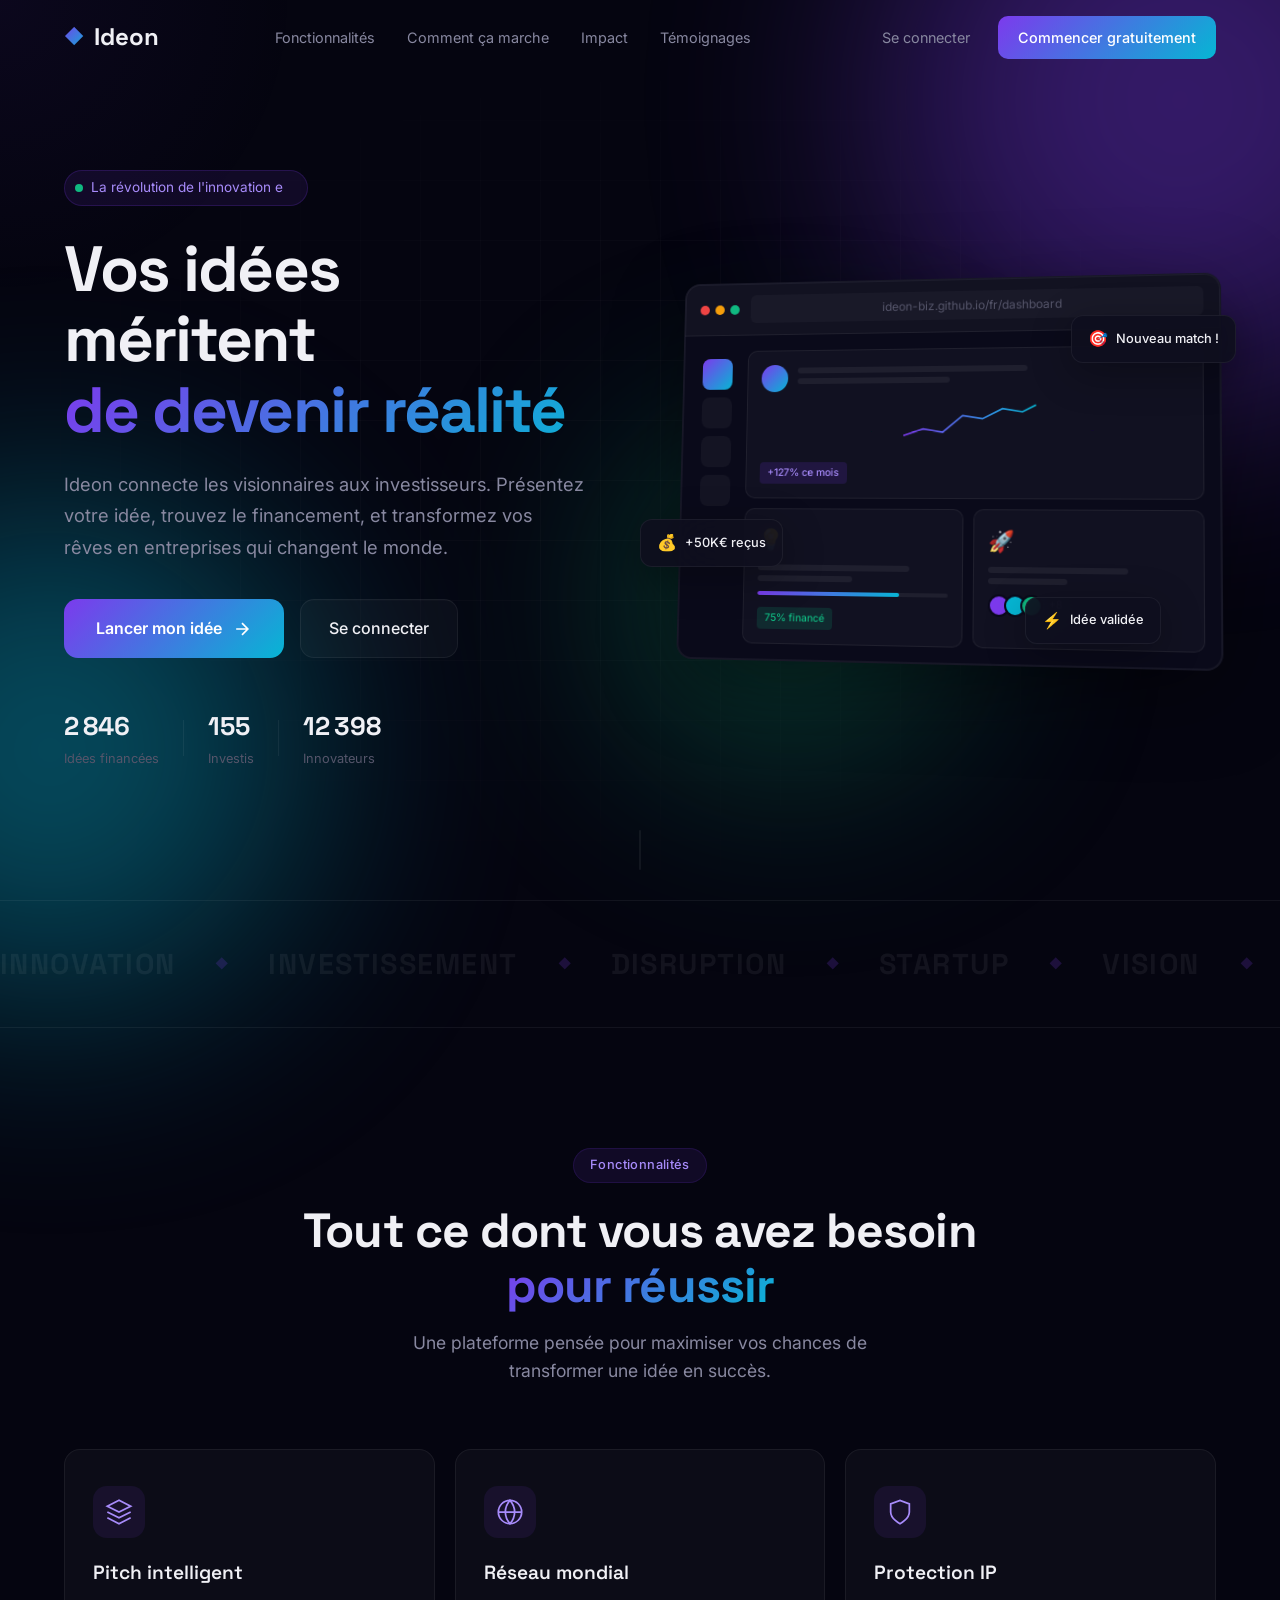
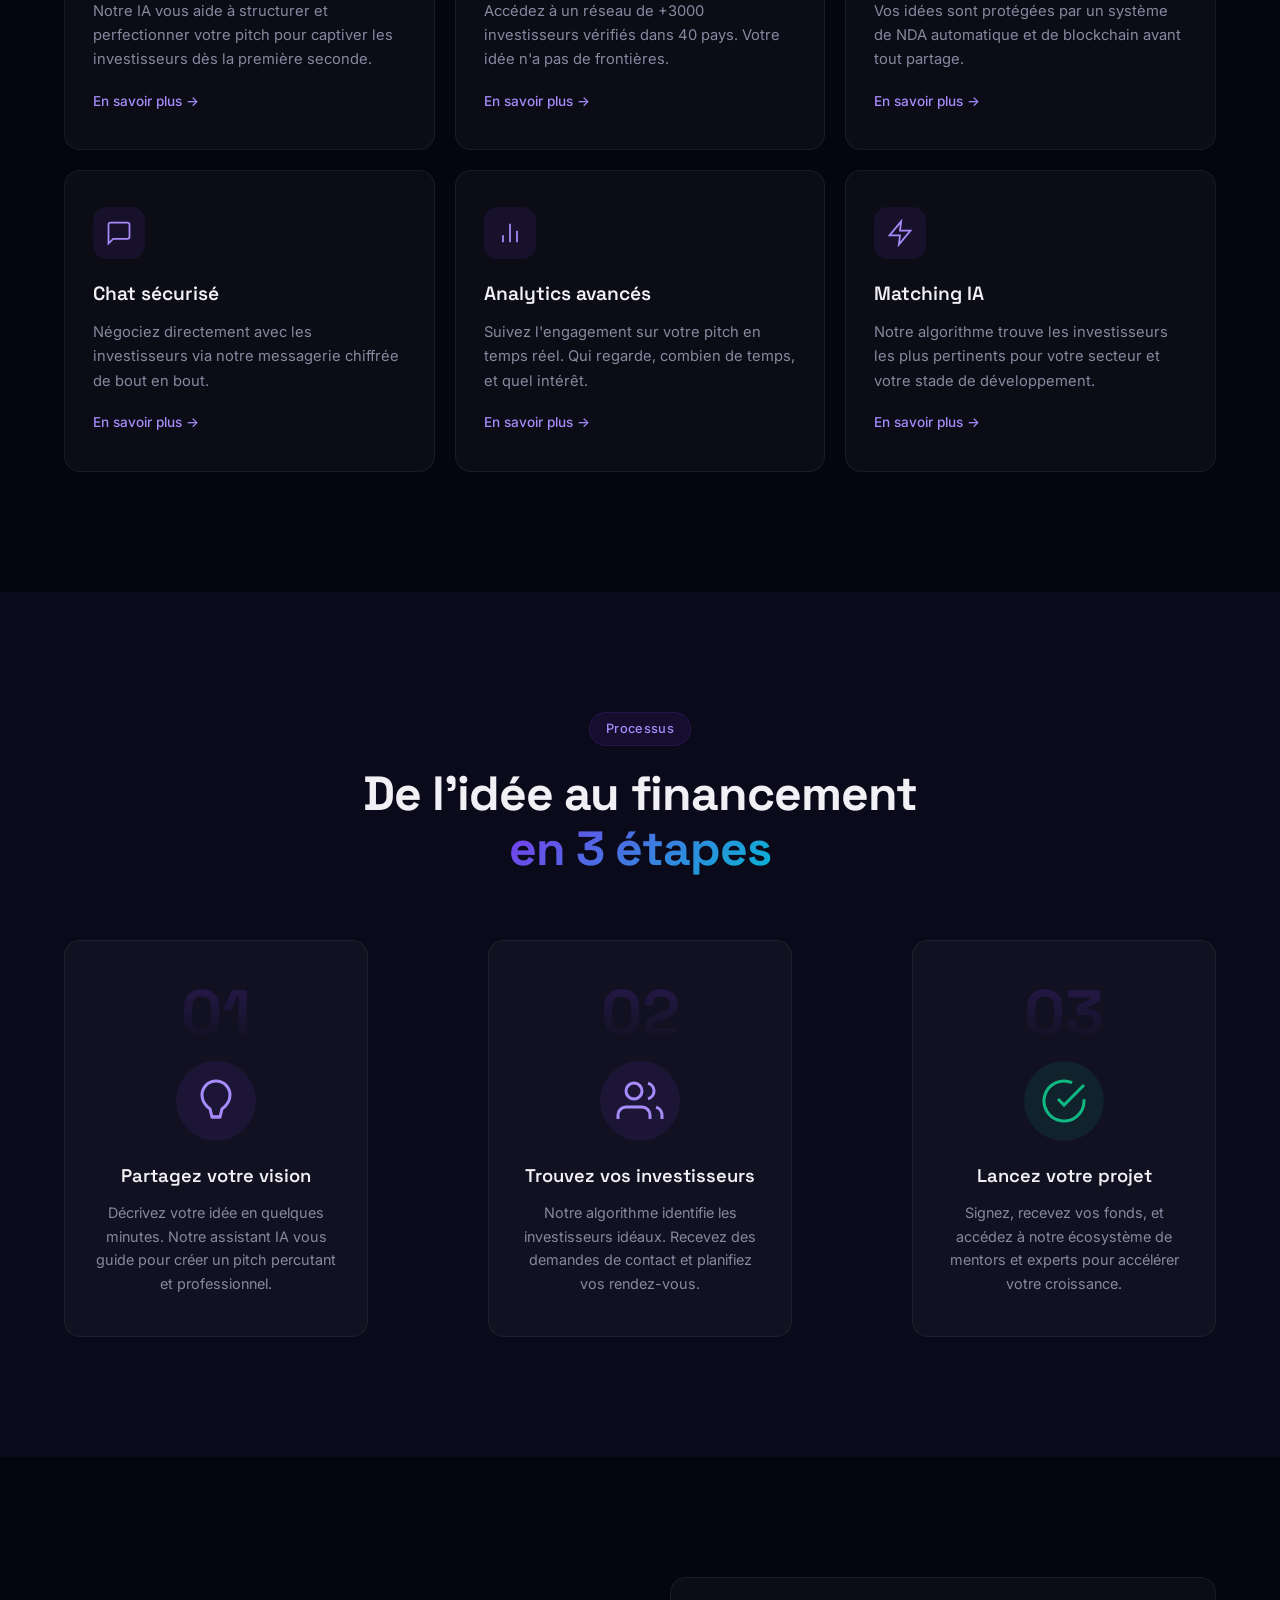
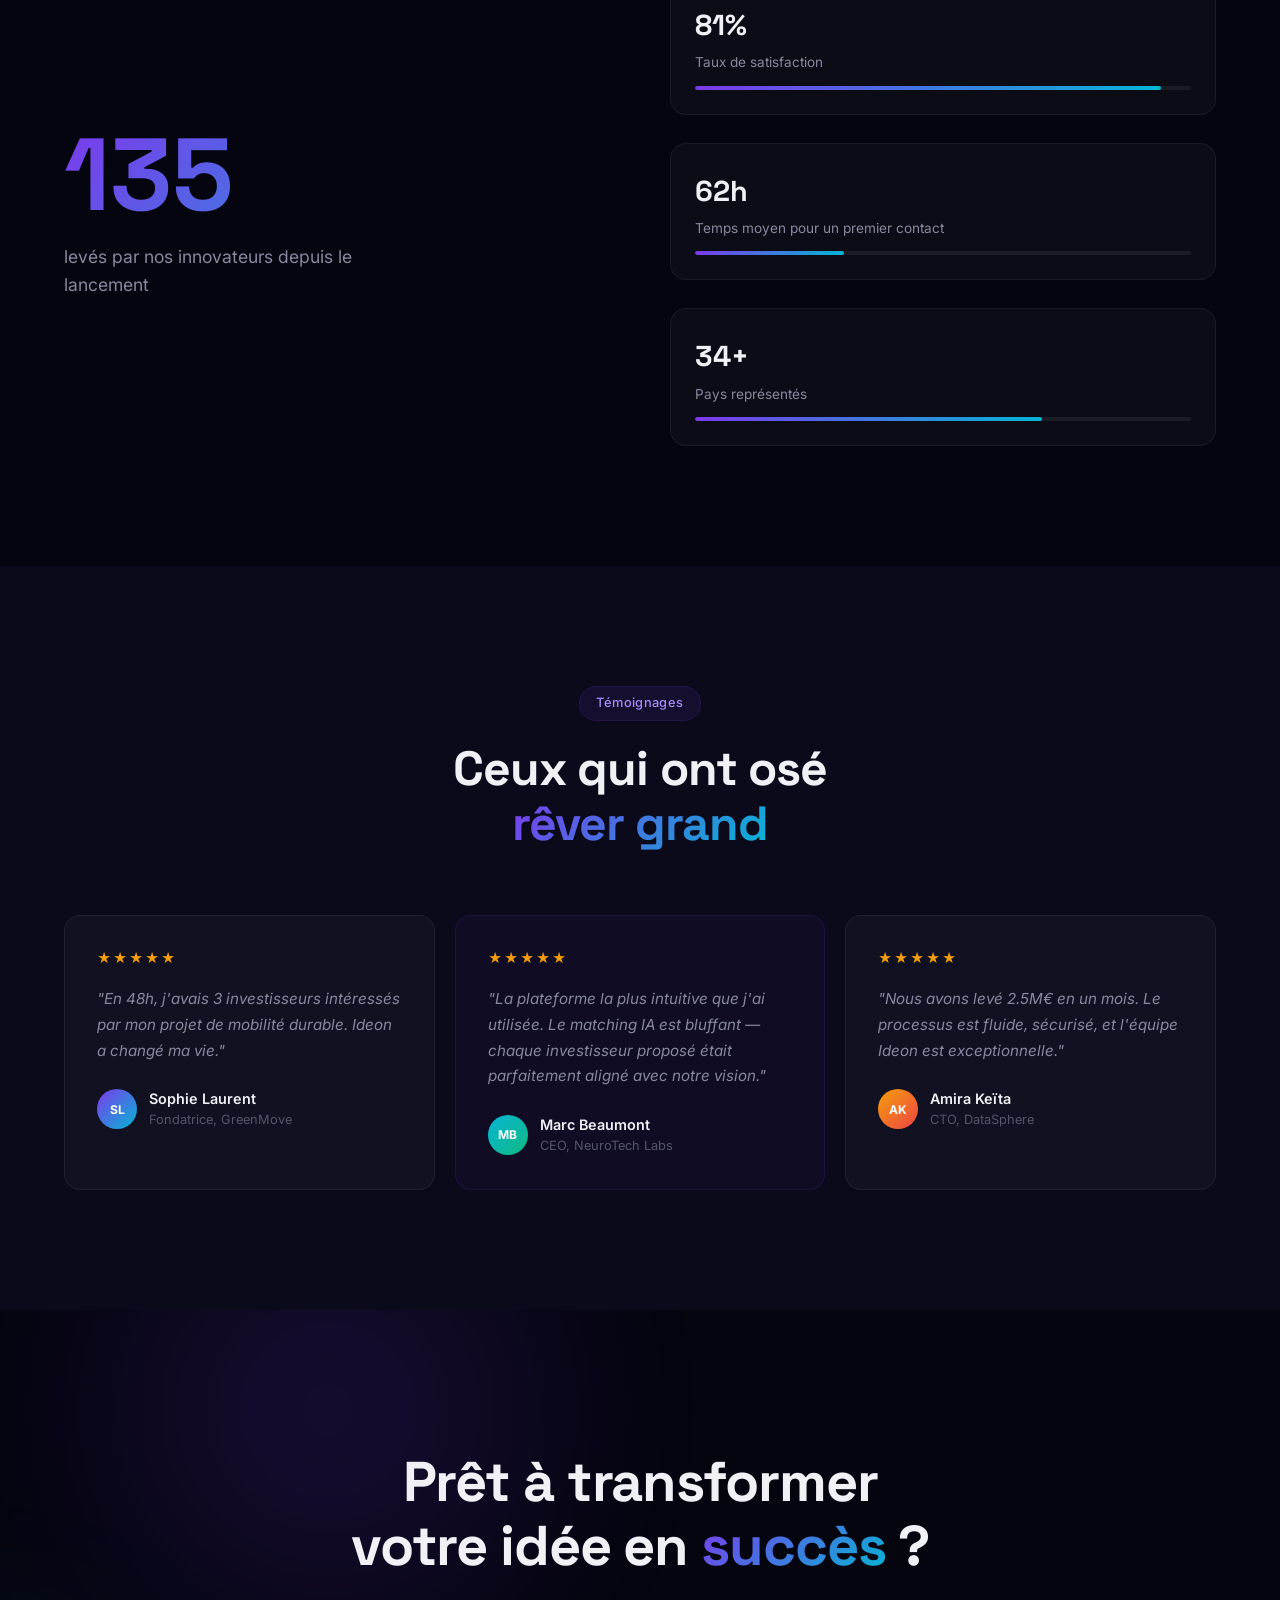
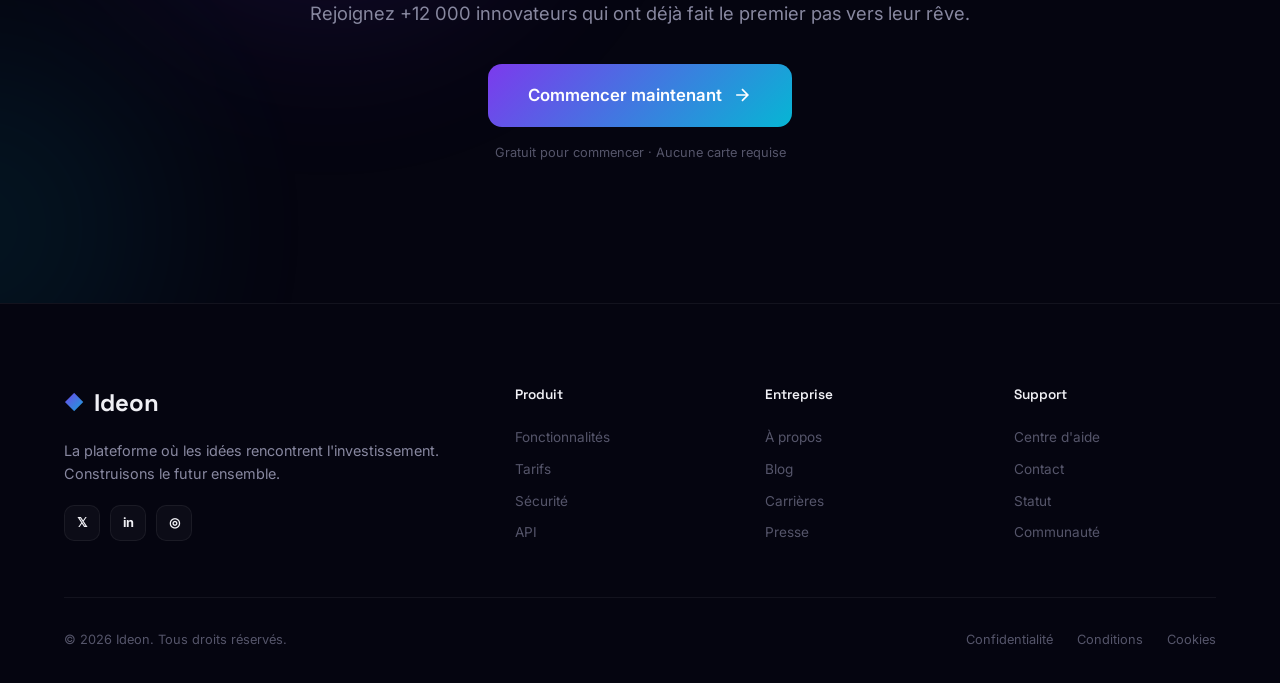
==== index.html @ cbba55c8 "Add files via upload" ====
<!DOCTYPE html>
<html lang="fr">
<head>
    <meta charset="UTF-8">
    <!-- Favicon losange Ideon -->
    <link rel="icon" type="image/svg+xml" href="data:image/svg+xml,%3Csvg xmlns='http://www.w3.org/2000/svg' viewBox='0 0 64 64'%3E%3Cpolygon points='32,4 60,32 32,60 4,32' fill='%237c3aed'/%3E%3C/svg%3E">
    <meta name="viewport" content="width=device-width, initial-scale=1.0">
    <title>Ideon — Là où les idées rencontrent l'investissement</title>
    <link rel="stylesheet" href="style.css">
    <link rel="preconnect" href="https://fonts.googleapis.com">
    <link rel="preconnect" href="https://fonts.gstatic.com" crossorigin>
    <link href="https://fonts.googleapis.com/css2?family=Inter:wght@300;400;500;600;700;800;900&family=Space+Grotesk:wght@400;500;600;700&display=swap" rel="stylesheet">
</head>
<body>
    <!-- Cursor glow effect -->
    <div class="cursor-glow" id="cursorGlow"></div>

    <!-- Floating particles -->
    <div class="particles" id="particles"></div>

    <!-- Navigation -->
    <nav class="navbar" id="navbar">
        <div class="nav-container">
            <a href="#" class="logo">
                <span class="logo-icon">◆</span>
                <span class="logo-text">Ideon</span>
            </a>
            <div class="nav-links">
                <a href="#features" class="nav-link">Fonctionnalités</a>
                <a href="#how" class="nav-link">Comment ça marche</a>
                <a href="#stats" class="nav-link">Impact</a>
                <a href="#testimonials" class="nav-link">Témoignages</a>
            </div>
            <div class="nav-actions">
                <a href="login.html" class="btn-ghost">Se connecter</a>
                <a href="register.html" class="btn-primary">Commencer gratuitement</a>
            </div>
            <button class="mobile-menu-btn" id="mobileMenuBtn">
                <span></span><span></span><span></span>
            </button>
        </div>
    </nav>

    <!-- Hero Section -->
    <section class="hero" id="hero">
        <div class="hero-bg">
            <div class="gradient-orb orb-1"></div>
            <div class="gradient-orb orb-2"></div>
            <div class="gradient-orb orb-3"></div>
            <div class="grid-overlay"></div>
        </div>
        <div class="hero-content">
            <div class="hero-badge animate-in">
                <span class="badge-dot"></span>
                <span>La révolution de l'innovation est là</span>
            </div>
            <h1 class="hero-title animate-in">
                <span class="title-line">Vos idées</span>
                <span class="title-line">méritent</span>
                <span class="title-line gradient-text">de devenir réalité</span>
            </h1>
            <p class="hero-subtitle animate-in">
                Ideon connecte les visionnaires aux investisseurs. Présentez votre idée, 
                trouvez le financement, et transformez vos rêves en entreprises qui changent le monde.
            </p>
            <div class="hero-cta animate-in">
                <a href="register.html" class="btn-hero-primary">
                    <span>Lancer mon idée</span>
                    <svg width="20" height="20" viewBox="0 0 24 24" fill="none" stroke="currentColor" stroke-width="2">
                        <path d="M5 12h14M12 5l7 7-7 7"/>
                    </svg>
                </a>
                <a href="login.html" class="btn-hero-secondary btn-demo-desktop">
                    <span>Se connecter</span>
                </a>
            </div>
            <div class="hero-stats animate-in">
                <div class="hero-stat">
                    <span class="stat-number" data-target="2847">0</span>
                    <span class="stat-label">Idées financées</span>
                </div>
                <div class="stat-divider"></div>
                <div class="hero-stat">
                    <span class="stat-number" data-target="156k">0</span><span class="stat-suffix"></span>
                    <span class="stat-label">Investis</span>
                </div>
                <div class="stat-divider"></div>
                <div class="hero-stat">
                    <span class="stat-number" data-target="12400">0</span>
                    <span class="stat-label">Innovateurs</span>
                </div>
            </div>
        </div>
        <div class="hero-visual animate-in">
            <div class="browser-mockup">
                <div class="browser-header">
                    <div class="browser-dots">
                        <span></span><span></span><span></span>
                    </div>
                    <div class="browser-url">ideon-biz.github.io/fr/dashboard</div>
                </div>
                <div class="browser-content">
                    <div class="mock-dashboard">
                        <div class="mock-sidebar">
                            <div class="mock-sidebar-item active"></div>
                            <div class="mock-sidebar-item"></div>
                            <div class="mock-sidebar-item"></div>
                            <div class="mock-sidebar-item"></div>
                        </div>
                        <div class="mock-main">
                            <div class="mock-card card-1">
                                <div class="mock-card-header">
                                    <div class="mock-avatar"></div>
                                    <div class="mock-lines">
                                        <div class="mock-line w60"></div>
                                        <div class="mock-line w40"></div>
                                    </div>
                                </div>
                                <div class="mock-chart">
                                    <svg viewBox="0 0 200 60" class="chart-svg">
                                        <polyline points="0,50 30,40 60,45 90,20 120,25 150,10 180,15 200,5" 
                                                  fill="none" stroke="url(#chartGrad)" stroke-width="2.5"/>
                                        <defs>
                                            <linearGradient id="chartGrad" x1="0%" y1="0%" x2="100%" y2="0%">
                                                <stop offset="0%" style="stop-color:#7c3aed"/>
                                                <stop offset="100%" style="stop-color:#06b6d4"/>
                                            </linearGradient>
                                        </defs>
                                    </svg>
                                </div>
                                <div class="mock-tag">+127% ce mois</div>
                            </div>
                            <div class="mock-card card-2">
                                <div class="mock-card-icon">💡</div>
                                <div class="mock-line w80"></div>
                                <div class="mock-line w50"></div>
                                <div class="mock-progress">
                                    <div class="mock-progress-bar"></div>
                                </div>
                                <div class="mock-tag green">75% financé</div>
                            </div>
                            <div class="mock-card card-3">
                                <div class="mock-card-icon">🚀</div>
                                <div class="mock-line w70"></div>
                                <div class="mock-line w40"></div>
                                <div class="mock-investors">
                                    <div class="mock-investor-avatar"></div>
                                    <div class="mock-investor-avatar"></div>
                                    <div class="mock-investor-avatar"></div>
                                    <div class="mock-investor-count">+8</div>
                                </div>
                            </div>
                        </div>
                    </div>
                </div>
            </div>
            <div class="floating-card float-card-1">
                <span class="float-icon">🎯</span>
                <span class="float-text">Nouveau match !</span>
            </div>
            <div class="floating-card float-card-2">
                <span class="float-icon">💰</span>
                <span class="float-text">+50K€ reçus</span>
            </div>
            <div class="floating-card float-card-3">
                <span class="float-icon">⚡</span>
                <span class="float-text">Idée validée</span>
            </div>
        </div>
        <div class="scroll-indicator">
            <div class="scroll-line"></div>
        </div>
    </section>

    <!-- Marquee Section -->
    <section class="marquee-section">
        <div class="marquee-track">
            <div class="marquee-content">
                <span class="marquee-item">Innovation</span>
                <span class="marquee-dot">◆</span>
                <span class="marquee-item">Investissement</span>
                <span class="marquee-dot">◆</span>
                <span class="marquee-item">Disruption</span>
                <span class="marquee-dot">◆</span>
                <span class="marquee-item">Startup</span>
                <span class="marquee-dot">◆</span>
                <span class="marquee-item">Vision</span>
                <span class="marquee-dot">◆</span>
                <span class="marquee-item">Futur</span>
                <span class="marquee-dot">◆</span>
                <span class="marquee-item">Créativité</span>
                <span class="marquee-dot">◆</span>
                <span class="marquee-item">Impact</span>
                <span class="marquee-dot">◆</span>
                <span class="marquee-item">Innovation</span>
                <span class="marquee-dot">◆</span>
                <span class="marquee-item">Investissement</span>
                <span class="marquee-dot">◆</span>
                <span class="marquee-item">Disruption</span>
                <span class="marquee-dot">◆</span>
                <span class="marquee-item">Startup</span>
                <span class="marquee-dot">◆</span>
                <span class="marquee-item">Vision</span>
                <span class="marquee-dot">◆</span>
                <span class="marquee-item">Futur</span>
                <span class="marquee-dot">◆</span>
                <span class="marquee-item">Créativité</span>
                <span class="marquee-dot">◆</span>
                <span class="marquee-item">Impact</span>
                <span class="marquee-dot">◆</span>
            </div>
        </div>
    </section>

    <!-- Features Section -->
    <section class="features" id="features">
        <div class="container">
            <div class="section-header reveal">
                <span class="section-tag">Fonctionnalités</span>
                <h2 class="section-title">Tout ce dont vous avez besoin<br><span class="gradient-text">pour réussir</span></h2>
                <p class="section-desc">Une plateforme pensée pour maximiser vos chances de transformer une idée en succès.</p>
            </div>
            <div class="features-grid">
                <div class="feature-card reveal" style="--delay: 0">
                    <div class="feature-icon-wrap">
                        <div class="feature-icon">
                            <svg width="28" height="28" viewBox="0 0 24 24" fill="none" stroke="currentColor" stroke-width="1.5">
                                <path d="M12 2L2 7l10 5 10-5-10-5zM2 17l10 5 10-5M2 12l10 5 10-5"/>
                            </svg>
                        </div>
                    </div>
                    <h3>Pitch intelligent</h3>
                    <p>Notre IA vous aide à structurer et perfectionner votre pitch pour captiver les investisseurs dès la première seconde.</p>
                    <a href="#" class="feature-link">En savoir plus →</a>
                </div>
                <div class="feature-card reveal" style="--delay: 1">
                    <div class="feature-icon-wrap">
                        <div class="feature-icon">
                            <svg width="28" height="28" viewBox="0 0 24 24" fill="none" stroke="currentColor" stroke-width="1.5">
                                <circle cx="12" cy="12" r="10"/>
                                <path d="M2 12h20M12 2a15.3 15.3 0 0 1 4 10 15.3 15.3 0 0 1-4 10 15.3 15.3 0 0 1-4-10 15.3 15.3 0 0 1 4-10z"/>
                            </svg>
                        </div>
                    </div>
                    <h3>Réseau mondial</h3>
                    <p>Accédez à un réseau de +3000 investisseurs vérifiés dans 40 pays. Votre idée n'a pas de frontières.</p>
                    <a href="#" class="feature-link">En savoir plus →</a>
                </div>
                <div class="feature-card reveal" style="--delay: 2">
                    <div class="feature-icon-wrap">
                        <div class="feature-icon">
                            <svg width="28" height="28" viewBox="0 0 24 24" fill="none" stroke="currentColor" stroke-width="1.5">
                                <path d="M12 22s8-4 8-10V5l-8-3-8 3v7c0 6 8 10 8 10z"/>
                            </svg>
                        </div>
                    </div>
                    <h3>Protection IP</h3>
                    <p>Vos idées sont protégées par un système de NDA automatique et de blockchain avant tout partage.</p>
                    <a href="#" class="feature-link">En savoir plus →</a>
                </div>
                <div class="feature-card reveal" style="--delay: 3">
                    <div class="feature-icon-wrap">
                        <div class="feature-icon">
                            <svg width="28" height="28" viewBox="0 0 24 24" fill="none" stroke="currentColor" stroke-width="1.5">
                                <path d="M21 15a2 2 0 0 1-2 2H7l-4 4V5a2 2 0 0 1 2-2h14a2 2 0 0 1 2 2z"/>
                            </svg>
                        </div>
                    </div>
                    <h3>Chat sécurisé</h3>
                    <p>Négociez directement avec les investisseurs via notre messagerie chiffrée de bout en bout.</p>
                    <a href="#" class="feature-link">En savoir plus →</a>
                </div>
                <div class="feature-card reveal" style="--delay: 4">
                    <div class="feature-icon-wrap">
                        <div class="feature-icon">
                            <svg width="28" height="28" viewBox="0 0 24 24" fill="none" stroke="currentColor" stroke-width="1.5">
                                <path d="M18 20V10M12 20V4M6 20v-6"/>
                            </svg>
                        </div>
                    </div>
                    <h3>Analytics avancés</h3>
                    <p>Suivez l'engagement sur votre pitch en temps réel. Qui regarde, combien de temps, et quel intérêt.</p>
                    <a href="#" class="feature-link">En savoir plus →</a>
                </div>
                <div class="feature-card reveal" style="--delay: 5">
                    <div class="feature-icon-wrap">
                        <div class="feature-icon">
                            <svg width="28" height="28" viewBox="0 0 24 24" fill="none" stroke="currentColor" stroke-width="1.5">
                                <path d="M13 2L3 14h9l-1 8 10-12h-9l1-8z"/>
                            </svg>
                        </div>
                    </div>
                    <h3>Matching IA</h3>
                    <p>Notre algorithme trouve les investisseurs les plus pertinents pour votre secteur et votre stade de développement.</p>
                    <a href="#" class="feature-link">En savoir plus →</a>
                </div>
            </div>
        </div>
    </section>

    <!-- How it works -->
    <section class="how-section" id="how">
        <div class="container">
            <div class="section-header reveal">
                <span class="section-tag">Processus</span>
                <h2 class="section-title">De l'idée au financement<br><span class="gradient-text">en 3 étapes</span></h2>
            </div>
            <div class="steps-container">
                <div class="step-card reveal" style="--delay: 0">
                    <div class="step-number">01</div>
                    <div class="step-visual">
                        <div class="step-icon-bg">
                            <svg width="48" height="48" viewBox="0 0 24 24" fill="none" stroke="currentColor" stroke-width="1.5">
                                <path d="M12 2a7 7 0 0 1 7 7c0 3-2 5.5-4 7l-1 4H10l-1-4c-2-1.5-4-4-4-7a7 7 0 0 1 7-7z"/>
                                <path d="M10 20h4"/>
                            </svg>
                        </div>
                    </div>
                    <h3>Partagez votre vision</h3>
                    <p>Décrivez votre idée en quelques minutes. Notre assistant IA vous guide pour créer un pitch percutant et professionnel.</p>
                </div>
                <div class="step-connector reveal">
                    <svg width="80" height="2" viewBox="0 0 80 2">
                        <line x1="0" y1="1" x2="80" y2="1" stroke="url(#connectorGrad)" stroke-width="2" stroke-dasharray="6 4"/>
                        <defs>
                            <linearGradient id="connectorGrad">
                                <stop offset="0%" stop-color="#7c3aed"/>
                                <stop offset="100%" stop-color="#06b6d4"/>
                            </linearGradient>
                        </defs>
                    </svg>
                </div>
                <div class="step-card reveal" style="--delay: 1">
                    <div class="step-number">02</div>
                    <div class="step-visual">
                        <div class="step-icon-bg">
                            <svg width="48" height="48" viewBox="0 0 24 24" fill="none" stroke="currentColor" stroke-width="1.5">
                                <path d="M17 21v-2a4 4 0 0 0-4-4H5a4 4 0 0 0-4 4v2"/>
                                <circle cx="9" cy="7" r="4"/>
                                <path d="M23 21v-2a4 4 0 0 0-3-3.87M16 3.13a4 4 0 0 1 0 7.75"/>
                            </svg>
                        </div>
                    </div>
                    <h3>Trouvez vos investisseurs</h3>
                    <p>Notre algorithme identifie les investisseurs idéaux. Recevez des demandes de contact et planifiez vos rendez-vous.</p>
                </div>
                <div class="step-connector reveal">
                    <svg width="80" height="2" viewBox="0 0 80 2">
                        <line x1="0" y1="1" x2="80" y2="1" stroke="url(#connectorGrad2)" stroke-width="2" stroke-dasharray="6 4"/>
                        <defs>
                            <linearGradient id="connectorGrad2">
                                <stop offset="0%" stop-color="#06b6d4"/>
                                <stop offset="100%" stop-color="#10b981"/>
                            </linearGradient>
                        </defs>
                    </svg>
                </div>
                <div class="step-card reveal" style="--delay: 2">
                    <div class="step-number">03</div>
                    <div class="step-visual">
                        <div class="step-icon-bg green">
                            <svg width="48" height="48" viewBox="0 0 24 24" fill="none" stroke="currentColor" stroke-width="1.5">
                                <path d="M22 11.08V12a10 10 0 1 1-5.93-9.14"/>
                                <polyline points="22 4 12 14.01 9 11.01"/>
                            </svg>
                        </div>
                    </div>
                    <h3>Lancez votre projet</h3>
                    <p>Signez, recevez vos fonds, et accédez à notre écosystème de mentors et experts pour accélérer votre croissance.</p>
                </div>
            </div>
        </div>
    </section>

    <!-- Stats Section -->
    <section class="stats-section" id="stats">
        <div class="container">
            <div class="stats-grid">
                <div class="big-stat reveal">
                    <div class="big-stat-number">
                        <span data-target="156M€" class="counter">0</span><span class="stat-unit"></span>
                    </div>
                    <p class="big-stat-label">levés par nos innovateurs depuis le lancement</p>
                </div>
                <div class="stats-right">
                    <div class="stat-item reveal" style="--delay: 0">
                        <div class="stat-item-number"><span data-target="94" class="counter">0</span>%</div>
                        <div class="stat-item-label">Taux de satisfaction</div>
                        <div class="stat-bar"><div class="stat-bar-fill" data-width="94"></div></div>
                    </div>
                    <div class="stat-item reveal" style="--delay: 1">
                        <div class="stat-item-number"><span data-target="72" class="counter">0</span>h</div>
                        <div class="stat-item-label">Temps moyen pour un premier contact</div>
                        <div class="stat-bar"><div class="stat-bar-fill" data-width="30"></div></div>
                    </div>
                    <div class="stat-item reveal" style="--delay: 2">
                        <div class="stat-item-number"><span data-target="40" class="counter">0</span>+</div>
                        <div class="stat-item-label">Pays représentés</div>
                        <div class="stat-bar"><div class="stat-bar-fill" data-width="70"></div></div>
                    </div>
                </div>
            </div>
        </div>
    </section>

    <!-- Testimonials -->
    <section class="testimonials" id="testimonials">
        <div class="container">
            <div class="section-header reveal">
                <span class="section-tag">Témoignages</span>
                <h2 class="section-title">Ceux qui ont osé<br><span class="gradient-text">rêver grand</span></h2>
            </div>
            <div class="testimonials-grid">
                <div class="testimonial-card reveal" style="--delay: 0">
                    <div class="testimonial-stars">★★★★★</div>
                    <p class="testimonial-text">"En 48h, j'avais 3 investisseurs intéressés par mon projet de mobilité durable. Ideon a changé ma vie."</p>
                    <div class="testimonial-author">
                        <div class="author-avatar" style="background: linear-gradient(135deg, #7c3aed, #06b6d4)">SL</div>
                        <div class="author-info">
                            <div class="author-name">Sophie Laurent</div>
                            <div class="author-role">Fondatrice, GreenMove</div>
                        </div>
                    </div>
                </div>
                <div class="testimonial-card featured reveal" style="--delay: 1">
                    <div class="testimonial-stars">★★★★★</div>
                    <p class="testimonial-text">"La plateforme la plus intuitive que j'ai utilisée. Le matching IA est bluffant — chaque investisseur proposé était parfaitement aligné avec notre vision."</p>
                    <div class="testimonial-author">
                        <div class="author-avatar" style="background: linear-gradient(135deg, #06b6d4, #10b981)">MB</div>
                        <div class="author-info">
                            <div class="author-name">Marc Beaumont</div>
                            <div class="author-role">CEO, NeuroTech Labs</div>
                        </div>
                    </div>
                </div>
                <div class="testimonial-card reveal" style="--delay: 2">
                    <div class="testimonial-stars">★★★★★</div>
                    <p class="testimonial-text">"Nous avons levé 2.5M€ en un mois. Le processus est fluide, sécurisé, et l'équipe Ideon est exceptionnelle."</p>
                    <div class="testimonial-author">
                        <div class="author-avatar" style="background: linear-gradient(135deg, #f59e0b, #ef4444)">AK</div>
                        <div class="author-info">
                            <div class="author-name">Amira Keïta</div>
                            <div class="author-role">CTO, DataSphere</div>
                        </div>
                    </div>
                </div>
            </div>
        </div>
    </section>

    <!-- CTA Section -->
    <section class="cta-section">
        <div class="cta-bg">
            <div class="cta-orb orb-1"></div>
            <div class="cta-orb orb-2"></div>
        </div>
        <div class="container">
            <div class="cta-content reveal">
                <h2 class="cta-title">Prêt à transformer<br>votre idée en <span class="gradient-text">succès</span> ?</h2>
                <p class="cta-desc">Rejoignez +12 000 innovateurs qui ont déjà fait le premier pas vers leur rêve.</p>
                <div class="cta-actions">
                    <a href="#" class="btn-hero-primary btn-large">
                        <span>Commencer maintenant</span>
                        <svg width="20" height="20" viewBox="0 0 24 24" fill="none" stroke="currentColor" stroke-width="2">
                            <path d="M5 12h14M12 5l7 7-7 7"/>
                        </svg>
                    </a>
                </div>
                <p class="cta-note">Gratuit pour commencer · Aucune carte requise</p>
            </div>
        </div>
    </section>

    <!-- Footer -->
    <footer class="footer">
        <div class="container">
            <div class="footer-grid">
                <div class="footer-brand">
                    <a href="#" class="logo">
                        <span class="logo-icon">◆</span>
                        <span class="logo-text">Ideon</span>
                    </a>
                    <p class="footer-desc">La plateforme où les idées rencontrent l'investissement. <br>Construisons le futur ensemble.</p>
                    <div class="social-links">
                        <a href="#" class="social-link" aria-label="Twitter">𝕏</a>
                        <a href="#" class="social-link" aria-label="LinkedIn">in</a>
                        <a href="#" class="social-link" aria-label="Instagram">◎</a>
                    </div>
                </div>
                <div class="footer-col">
                    <h4>Produit</h4>
                    <a href="#">Fonctionnalités</a>
                    <a href="#">Tarifs</a>
                    <a href="#">Sécurité</a>
                    <a href="#">API</a>
                </div>
                <div class="footer-col">
                    <h4>Entreprise</h4>
                    <a href="#">À propos</a>
                    <a href="#">Blog</a>
                    <a href="#">Carrières</a>
                    <a href="#">Presse</a>
                </div>
                <div class="footer-col">
                    <h4>Support</h4>
                    <a href="#">Centre d'aide</a>
                    <a href="#">Contact</a>
                    <a href="#">Statut</a>
                    <a href="#">Communauté</a>
                </div>
            </div>
            <div class="footer-bottom">
                <p>&copy; 2026 Ideon. Tous droits réservés.</p>
                <div class="footer-legal">
                    <a href="#">Confidentialité</a>
                    <a href="#">Conditions</a>
                    <a href="#">Cookies</a>
                </div>
            </div>
        </div>
    </footer>

    <script src="script.js"></script>
</body>
</html>
---- style.css ----
/* ===== RESET & BASE ===== */
*, *::before, *::after {
    margin: 0;
    padding: 0;
    box-sizing: border-box;
}

:root {
    --bg: #050510;
    --bg-2: #0a0a1a;
    --bg-card: rgba(255,255,255,0.03);
    --bg-card-hover: rgba(255,255,255,0.06);
    --border: rgba(255,255,255,0.06);
    --border-hover: rgba(255,255,255,0.12);
    --text: #f0f0f5;
    --text-secondary: #8888a0;
    --text-muted: #55556a;
    --purple: #7c3aed;
    --purple-light: #a78bfa;
    --cyan: #06b6d4;
    --green: #10b981;
    --orange: #f59e0b;
    --gradient-main: linear-gradient(135deg, #7c3aed, #06b6d4);
    --gradient-warm: linear-gradient(135deg, #f59e0b, #ef4444);
    --radius: 16px;
    --radius-sm: 10px;
    --radius-xs: 6px;
    --font: 'Inter', -apple-system, BlinkMacSystemFont, sans-serif;
    --font-display: 'Space Grotesk', var(--font);
    --transition: 0.3s cubic-bezier(0.4, 0, 0.2, 1);
}

html {
    scroll-behavior: smooth;
    -webkit-font-smoothing: antialiased;
    -moz-osx-font-smoothing: grayscale;
}

body {
    font-family: var(--font);
    background: var(--bg);
    color: var(--text);
    line-height: 1.6;
    overflow-x: hidden;
}

a {
    text-decoration: none;
    color: inherit;
}

img {
    max-width: 100%;
}

.container {
    max-width: 1200px;
    margin: 0 auto;
    padding: 0 24px;
}

/* ===== CURSOR GLOW ===== */
.cursor-glow {
    position: fixed;
    width: 600px;
    height: 600px;
    border-radius: 50%;
    background: radial-gradient(circle, rgba(124, 58, 237, 0.06) 0%, transparent 70%);
    pointer-events: none;
    z-index: 0;
    transform: translate(-50%, -50%);
    transition: opacity 0.3s;
}

/* ===== PARTICLES ===== */
.particles {
    position: fixed;
    top: 0;
    left: 0;
    width: 100%;
    height: 100%;
    pointer-events: none;
    z-index: 0;
    overflow: hidden;
}

.particle {
    position: absolute;
    border-radius: 50%;
    opacity: 0;
    animation: particleFloat linear infinite;
}

@keyframes particleFloat {
    0% {
        transform: translateY(100vh) scale(0);
        opacity: 0;
    }
    10% {
        opacity: 1;
    }
    90% {
        opacity: 1;
    }
    100% {
        transform: translateY(-100px) scale(1);
        opacity: 0;
    }
}

/* ===== GRADIENT TEXT ===== */
.gradient-text {
    background: var(--gradient-main);
    -webkit-background-clip: text;
    -webkit-text-fill-color: transparent;
    background-clip: text;
}

/* ===== NAVBAR ===== */
.navbar {
    position: fixed;
    top: 0;
    left: 0;
    right: 0;
    z-index: 1000;
    padding: 16px 0;
    transition: var(--transition);
    background: transparent;
}

.navbar.scrolled {
    background: rgba(5, 5, 16, 0.85);
    backdrop-filter: blur(20px);
    -webkit-backdrop-filter: blur(20px);
    border-bottom: 1px solid var(--border);
    padding: 10px 0;
}

.nav-container {
    max-width: 1200px;
    margin: 0 auto;
    padding: 0 24px;
    display: flex;
    align-items: center;
    justify-content: space-between;
}

.logo {
    display: flex;
    align-items: center;
    gap: 10px;
    font-family: var(--font-display);
    font-size: 1.5rem;
    font-weight: 700;
}

.logo-icon {
    background: var(--gradient-main);
    -webkit-background-clip: text;
    -webkit-text-fill-color: transparent;
    background-clip: text;
    font-size: 1.2rem;
}

.nav-links {
    display: flex;
    gap: 32px;
}

.nav-link {
    font-size: 0.9rem;
    color: var(--text-secondary);
    transition: var(--transition);
    position: relative;
}

.nav-link:hover {
    color: var(--text);
}

.nav-link::after {
    content: '';
    position: absolute;
    bottom: -4px;
    left: 0;
    width: 0;
    height: 2px;
    background: var(--gradient-main);
    transition: var(--transition);
    border-radius: 1px;
}

.nav-link:hover::after {
    width: 100%;
}

.nav-actions {
    display: flex;
    align-items: center;
    gap: 12px;
}

.btn-ghost {
    padding: 8px 16px;
    font-size: 0.9rem;
    color: var(--text-secondary);
    transition: var(--transition);
    border-radius: var(--radius-xs);
}

.btn-ghost:hover {
    color: var(--text);
}

.btn-primary {
    padding: 10px 20px;
    font-size: 0.9rem;
    background: var(--gradient-main);
    color: white;
    border-radius: var(--radius-sm);
    font-weight: 500;
    transition: var(--transition);
    position: relative;
    overflow: hidden;
}

.btn-primary::before {
    content: '';
    position: absolute;
    inset: 0;
    background: linear-gradient(135deg, rgba(255,255,255,0.15), transparent);
    opacity: 0;
    transition: var(--transition);
}

.btn-primary:hover::before {
    opacity: 1;
}

.btn-primary:hover {
    transform: translateY(-1px);
    box-shadow: 0 8px 30px rgba(124, 58, 237, 0.3);
}

.mobile-menu-btn {
    display: none;
    flex-direction: column;
    gap: 5px;
    background: none;
    border: none;
    cursor: pointer;
    padding: 4px;
}

.mobile-menu-btn span {
    width: 24px;
    height: 2px;
    background: var(--text);
    border-radius: 2px;
    transition: var(--transition);
}

/* ===== HERO ===== */
.hero {
    position: relative;
    min-height: 100vh;
    display: flex;
    align-items: center;
    padding: 120px 24px 80px;
    max-width: 1200px;
    margin: 0 auto;
    gap: 60px;
}

.hero-bg {
    position: fixed;
    inset: 0;
    pointer-events: none;
    z-index: -1;
}

.gradient-orb {
    position: absolute;
    border-radius: 50%;
    filter: blur(120px);
    opacity: 0.4;
}

.orb-1 {
    width: 600px;
    height: 600px;
    background: #7c3aed;
    top: -200px;
    right: -200px;
    animation: orbFloat1 15s ease-in-out infinite;
}

.orb-2 {
    width: 500px;
    height: 500px;
    background: #06b6d4;
    bottom: -100px;
    left: -200px;
    animation: orbFloat2 18s ease-in-out infinite;
}

.orb-3 {
    width: 300px;
    height: 300px;
    background: #10b981;
    top: 50%;
    left: 50%;
    animation: orbFloat3 12s ease-in-out infinite;
}

@keyframes orbFloat1 {
    0%, 100% { transform: translate(0, 0) scale(1); }
    33% { transform: translate(-60px, 40px) scale(1.1); }
    66% { transform: translate(30px, -30px) scale(0.95); }
}

@keyframes orbFloat2 {
    0%, 100% { transform: translate(0, 0) scale(1); }
    33% { transform: translate(40px, -50px) scale(1.05); }
    66% { transform: translate(-30px, 30px) scale(0.98); }
}

@keyframes orbFloat3 {
    0%, 100% { transform: translate(-50%, -50%) scale(1); opacity: 0.2; }
    50% { transform: translate(-50%, -50%) scale(1.3); opacity: 0.35; }
}

.grid-overlay {
    position: absolute;
    inset: 0;
    background-image: 
        linear-gradient(rgba(255,255,255,0.02) 1px, transparent 1px),
        linear-gradient(90deg, rgba(255,255,255,0.02) 1px, transparent 1px);
    background-size: 60px 60px;
    mask-image: radial-gradient(ellipse at center, black 30%, transparent 70%);
    -webkit-mask-image: radial-gradient(ellipse at center, black 30%, transparent 70%);
}

.hero-content {
    flex: 1;
    max-width: 600px;
    position: relative;
    z-index: 1;
}

.hero-badge {
    display: inline-flex;
    align-items: center;
    gap: 8px;
    padding: 6px 16px 6px 10px;
    background: rgba(124, 58, 237, 0.1);
    border: 1px solid rgba(124, 58, 237, 0.2);
    border-radius: 100px;
    font-size: 0.85rem;
    color: var(--purple-light);
    margin-bottom: 28px;
}

.badge-dot {
    width: 8px;
    height: 8px;
    background: var(--green);
    border-radius: 50%;
    animation: pulse 2s ease-in-out infinite;
}

@keyframes pulse {
    0%, 100% { opacity: 1; transform: scale(1); }
    50% { opacity: 0.5; transform: scale(0.8); }
}

.hero-title {
    font-family: var(--font-display);
    font-size: clamp(2.8rem, 5vw, 4.2rem);
    font-weight: 800;
    line-height: 1.1;
    letter-spacing: -0.03em;
    margin-bottom: 24px;
}

.title-line {
    display: block;
}

.hero-subtitle {
    font-size: 1.15rem;
    color: var(--text-secondary);
    line-height: 1.7;
    margin-bottom: 36px;
    max-width: 520px;
}

.hero-cta {
    display: flex;
    gap: 16px;
    margin-bottom: 48px;
    flex-wrap: wrap;
}

.btn-hero-primary {
    display: inline-flex;
    align-items: center;
    gap: 10px;
    padding: 16px 32px;
    background: var(--gradient-main);
    color: white;
    border-radius: 14px;
    font-weight: 600;
    font-size: 1rem;
    transition: var(--transition);
    position: relative;
    overflow: hidden;
}

.btn-hero-primary::before {
    content: '';
    position: absolute;
    inset: 0;
    background: linear-gradient(135deg, rgba(255,255,255,0.2), transparent);
    opacity: 0;
    transition: var(--transition);
}

.btn-hero-primary:hover::before {
    opacity: 1;
}

.btn-hero-primary:hover {
    transform: translateY(-2px);
    box-shadow: 0 12px 40px rgba(124, 58, 237, 0.35);
}

.btn-hero-secondary {
    display: inline-flex;
    align-items: center;
    gap: 10px;
    padding: 16px 28px;
    background: var(--bg-card);
    border: 1px solid var(--border);
    color: var(--text);
    border-radius: 14px;
    font-weight: 500;
    font-size: 1rem;
    transition: var(--transition);
}

.btn-hero-secondary:hover {
    background: var(--bg-card-hover);
    border-color: var(--border-hover);
    transform: translateY(-2px);
}

.hero-stats {
    display: flex;
    align-items: center;
    gap: 24px;
}

.hero-stat {
    display: flex;
    flex-direction: column;
}

.stat-number {
    font-family: var(--font-display);
    font-size: 1.6rem;
    font-weight: 700;
    color: var(--text);
}

.stat-suffix {
    font-family: var(--font-display);
    font-size: 1.6rem;
    font-weight: 700;
    color: var(--text);
}

.stat-label {
    font-size: 0.8rem;
    color: var(--text-muted);
    margin-top: 2px;
}

.stat-divider {
    width: 1px;
    height: 36px;
    background: var(--border);
}

/* ===== HERO VISUAL ===== */
.hero-visual {
    flex: 1;
    position: relative;
    z-index: 1;
}

.browser-mockup {
    background: var(--bg-2);
    border: 1px solid var(--border);
    border-radius: var(--radius);
    overflow: hidden;
    box-shadow: 
        0 20px 80px rgba(0,0,0,0.4),
        0 0 0 1px rgba(255,255,255,0.05) inset;
    transform: perspective(1200px) rotateY(-8deg) rotateX(4deg);
    transition: transform 0.6s cubic-bezier(0.4, 0, 0.2, 1);
}

.browser-mockup:hover {
    transform: perspective(1200px) rotateY(-2deg) rotateX(1deg);
}

.browser-header {
    display: flex;
    align-items: center;
    gap: 12px;
    padding: 12px 16px;
    background: rgba(255,255,255,0.03);
    border-bottom: 1px solid var(--border);
}

.browser-dots {
    display: flex;
    gap: 6px;
}

.browser-dots span {
    width: 10px;
    height: 10px;
    border-radius: 50%;
    background: rgba(255,255,255,0.1);
}

.browser-dots span:first-child { background: #ef4444; }
.browser-dots span:nth-child(2) { background: #f59e0b; }
.browser-dots span:last-child { background: #10b981; }

.browser-url {
    flex: 1;
    text-align: center;
    font-size: 0.75rem;
    color: var(--text-muted);
    background: rgba(255,255,255,0.03);
    padding: 5px 16px;
    border-radius: 6px;
}

.browser-content {
    padding: 16px;
}

.mock-dashboard {
    display: flex;
    gap: 12px;
    min-height: 240px;
}

.mock-sidebar {
    width: 40px;
    display: flex;
    flex-direction: column;
    gap: 8px;
    padding: 8px 0;
}

.mock-sidebar-item {
    width: 32px;
    height: 32px;
    border-radius: 8px;
    background: rgba(255,255,255,0.04);
    margin: 0 auto;
}

.mock-sidebar-item.active {
    background: var(--gradient-main);
}

.mock-main {
    flex: 1;
    display: grid;
    grid-template-columns: 1fr 1fr;
    gap: 10px;
}

.mock-card {
    background: rgba(255,255,255,0.03);
    border: 1px solid var(--border);
    border-radius: var(--radius-sm);
    padding: 14px;
    transition: var(--transition);
}

.mock-card:hover {
    border-color: var(--border-hover);
    background: var(--bg-card-hover);
}

.mock-card.card-1 {
    grid-column: 1 / -1;
}

.mock-card-header {
    display: flex;
    align-items: center;
    gap: 10px;
    margin-bottom: 12px;
}

.mock-avatar {
    width: 28px;
    height: 28px;
    border-radius: 50%;
    background: var(--gradient-main);
}

.mock-lines {
    flex: 1;
}

.mock-line {
    height: 6px;
    border-radius: 3px;
    background: rgba(255,255,255,0.06);
    margin-bottom: 5px;
}

.mock-line.w80 { width: 80%; }
.mock-line.w70 { width: 70%; }
.mock-line.w60 { width: 60%; }
.mock-line.w50 { width: 50%; }
.mock-line.w40 { width: 40%; }

.mock-chart {
    margin: 8px 0;
}

.chart-svg {
    width: 100%;
    height: 40px;
}

.mock-tag {
    display: inline-block;
    padding: 3px 8px;
    background: rgba(124, 58, 237, 0.15);
    color: var(--purple-light);
    font-size: 0.65rem;
    border-radius: 4px;
    font-weight: 500;
}

.mock-tag.green {
    background: rgba(16, 185, 129, 0.15);
    color: var(--green);
}

.mock-card-icon {
    font-size: 1.3rem;
    margin-bottom: 8px;
}

.mock-progress {
    height: 4px;
    background: rgba(255,255,255,0.06);
    border-radius: 2px;
    margin: 10px 0 8px;
    overflow: hidden;
}

.mock-progress-bar {
    height: 100%;
    width: 75%;
    background: var(--gradient-main);
    border-radius: 2px;
    animation: progressPulse 3s ease-in-out infinite;
}

@keyframes progressPulse {
    0%, 100% { opacity: 1; }
    50% { opacity: 0.6; }
}

.mock-investors {
    display: flex;
    align-items: center;
    gap: -4px;
    margin-top: 10px;
}

.mock-investor-avatar {
    width: 22px;
    height: 22px;
    border-radius: 50%;
    border: 2px solid var(--bg-2);
    margin-left: -6px;
}

.mock-investor-avatar:first-child { margin-left: 0; background: #7c3aed; }
.mock-investor-avatar:nth-child(2) { background: #06b6d4; }
.mock-investor-avatar:nth-child(3) { background: #10b981; }

.mock-investor-count {
    font-size: 0.65rem;
    color: var(--text-muted);
    margin-left: 6px;
}

/* ===== FLOATING CARDS ===== */
.floating-card {
    position: absolute;
    display: flex;
    align-items: center;
    gap: 8px;
    padding: 10px 16px;
    background: rgba(15, 15, 30, 0.9);
    backdrop-filter: blur(20px);
    -webkit-backdrop-filter: blur(20px);
    border: 1px solid var(--border);
    border-radius: 12px;
    font-size: 0.8rem;
    font-weight: 500;
    box-shadow: 0 10px 40px rgba(0,0,0,0.3);
    z-index: 2;
}

.float-card-1 {
    top: 10%;
    right: -20px;
    animation: floatCard 6s ease-in-out infinite;
}

.float-card-2 {
    bottom: 25%;
    left: -30px;
    animation: floatCard 7s ease-in-out infinite 1s;
}

.float-card-3 {
    bottom: 5%;
    right: 10%;
    animation: floatCard 5s ease-in-out infinite 2s;
}

@keyframes floatCard {
    0%, 100% { transform: translateY(0px); }
    50% { transform: translateY(-12px); }
}

.float-icon {
    font-size: 1rem;
}

/* ===== SCROLL INDICATOR ===== */
.scroll-indicator {
    position: absolute;
    bottom: 30px;
    left: 50%;
    transform: translateX(-50%);
}

.scroll-line {
    width: 2px;
    height: 40px;
    background: var(--border);
    border-radius: 2px;
    position: relative;
    overflow: hidden;
}

.scroll-line::after {
    content: '';
    position: absolute;
    top: -100%;
    left: 0;
    width: 100%;
    height: 50%;
    background: var(--gradient-main);
    animation: scrollDown 2s ease-in-out infinite;
}

@keyframes scrollDown {
    0% { top: -50%; }
    100% { top: 150%; }
}

/* ===== MARQUEE ===== */
.marquee-section {
    padding: 40px 0;
    border-top: 1px solid var(--border);
    border-bottom: 1px solid var(--border);
    overflow: hidden;
    position: relative;
    z-index: 1;
}

.marquee-track {
    display: flex;
    overflow: hidden;
}

.marquee-content {
    display: flex;
    align-items: center;
    gap: 40px;
    animation: marquee 30s linear infinite;
    white-space: nowrap;
}

.marquee-item {
    font-family: var(--font-display);
    font-size: 1.8rem;
    font-weight: 700;
    color: rgba(255,255,255,0.06);
    text-transform: uppercase;
    letter-spacing: 0.05em;
}

.marquee-dot {
    color: rgba(124, 58, 237, 0.2);
    font-size: 0.8rem;
}

@keyframes marquee {
    0% { transform: translateX(0); }
    100% { transform: translateX(-50%); }
}

/* ===== SECTION COMMON ===== */
.section-header {
    text-align: center;
    margin-bottom: 64px;
}

.section-tag {
    display: inline-block;
    padding: 6px 16px;
    background: rgba(124, 58, 237, 0.1);
    border: 1px solid rgba(124, 58, 237, 0.15);
    border-radius: 100px;
    font-size: 0.8rem;
    font-weight: 500;
    color: var(--purple-light);
    margin-bottom: 20px;
    letter-spacing: 0.03em;
}

.section-title {
    font-family: var(--font-display);
    font-size: clamp(2rem, 4vw, 3rem);
    font-weight: 800;
    line-height: 1.15;
    letter-spacing: -0.02em;
    margin-bottom: 16px;
}

.section-desc {
    font-size: 1.1rem;
    color: var(--text-secondary);
    max-width: 540px;
    margin: 0 auto;
}

/* ===== FEATURES ===== */
.features {
    padding: 120px 0;
    position: relative;
    z-index: 1;
}

.features-grid {
    display: grid;
    grid-template-columns: repeat(3, 1fr);
    gap: 20px;
}

.feature-card {
    padding: 36px 28px;
    background: var(--bg-card);
    border: 1px solid var(--border);
    border-radius: var(--radius);
    transition: var(--transition);
    position: relative;
    overflow: hidden;
}

.feature-card::before {
    content: '';
    position: absolute;
    top: 0;
    left: 0;
    right: 0;
    height: 2px;
    background: var(--gradient-main);
    opacity: 0;
    transition: var(--transition);
}

.feature-card:hover {
    background: var(--bg-card-hover);
    border-color: var(--border-hover);
    transform: translateY(-4px);
}

.feature-card:hover::before {
    opacity: 1;
}

.feature-icon-wrap {
    margin-bottom: 20px;
}

.feature-icon {
    width: 52px;
    height: 52px;
    display: flex;
    align-items: center;
    justify-content: center;
    border-radius: 14px;
    background: rgba(124, 58, 237, 0.1);
    color: var(--purple-light);
    transition: var(--transition);
}

.feature-card:hover .feature-icon {
    background: var(--gradient-main);
    color: white;
    transform: scale(1.05);
}

.feature-card h3 {
    font-family: var(--font-display);
    font-size: 1.2rem;
    font-weight: 600;
    margin-bottom: 10px;
}

.feature-card p {
    font-size: 0.92rem;
    color: var(--text-secondary);
    line-height: 1.65;
    margin-bottom: 16px;
}

.feature-link {
    font-size: 0.85rem;
    font-weight: 500;
    color: var(--purple-light);
    transition: var(--transition);
}

.feature-link:hover {
    color: var(--cyan);
}

/* ===== HOW SECTION ===== */
.how-section {
    padding: 120px 0;
    position: relative;
    z-index: 1;
    background: var(--bg-2);
}

.steps-container {
    display: flex;
    align-items: center;
    justify-content: center;
    gap: 20px;
}

.step-card {
    flex: 1;
    max-width: 320px;
    text-align: center;
    padding: 40px 28px;
    background: var(--bg-card);
    border: 1px solid var(--border);
    border-radius: var(--radius);
    transition: var(--transition);
    position: relative;
}

.step-card:hover {
    border-color: var(--border-hover);
    transform: translateY(-6px);
    background: var(--bg-card-hover);
}

.step-number {
    font-family: var(--font-display);
    font-size: 4rem;
    font-weight: 800;
    background: linear-gradient(180deg, rgba(124, 58, 237, 0.2), transparent);
    -webkit-background-clip: text;
    -webkit-text-fill-color: transparent;
    background-clip: text;
    line-height: 1;
    margin-bottom: 16px;
}

.step-visual {
    margin-bottom: 20px;
}

.step-icon-bg {
    width: 80px;
    height: 80px;
    margin: 0 auto;
    display: flex;
    align-items: center;
    justify-content: center;
    border-radius: 50%;
    background: rgba(124, 58, 237, 0.1);
    color: var(--purple-light);
    transition: var(--transition);
}

.step-icon-bg.green {
    background: rgba(16, 185, 129, 0.1);
    color: var(--green);
}

.step-card:hover .step-icon-bg {
    background: var(--gradient-main);
    color: white;
    transform: scale(1.1);
}

.step-card:hover .step-icon-bg.green {
    background: linear-gradient(135deg, #10b981, #06b6d4);
}

.step-card h3 {
    font-family: var(--font-display);
    font-size: 1.15rem;
    font-weight: 600;
    margin-bottom: 10px;
}

.step-card p {
    font-size: 0.9rem;
    color: var(--text-secondary);
    line-height: 1.65;
}

.step-connector {
    flex-shrink: 0;
}

/* ===== STATS ===== */
.stats-section {
    padding: 120px 0;
    position: relative;
    z-index: 1;
}

.stats-grid {
    display: grid;
    grid-template-columns: 1fr 1fr;
    gap: 60px;
    align-items: center;
}

.big-stat-number {
    font-family: var(--font-display);
    font-size: clamp(4rem, 8vw, 7rem);
    font-weight: 900;
    line-height: 1;
    background: var(--gradient-main);
    -webkit-background-clip: text;
    -webkit-text-fill-color: transparent;
    background-clip: text;
    margin-bottom: 16px;
}

.stat-unit {
    font-size: 0.5em;
    opacity: 0.8;
}

.big-stat-label {
    font-size: 1.1rem;
    color: var(--text-secondary);
    max-width: 300px;
}

.stats-right {
    display: flex;
    flex-direction: column;
    gap: 28px;
}

.stat-item {
    padding: 24px;
    background: var(--bg-card);
    border: 1px solid var(--border);
    border-radius: var(--radius);
    transition: var(--transition);
}

.stat-item:hover {
    border-color: var(--border-hover);
    background: var(--bg-card-hover);
}

.stat-item-number {
    font-family: var(--font-display);
    font-size: 1.8rem;
    font-weight: 700;
    margin-bottom: 4px;
}

.stat-item-label {
    font-size: 0.85rem;
    color: var(--text-secondary);
    margin-bottom: 12px;
}

.stat-bar {
    height: 4px;
    background: rgba(255,255,255,0.06);
    border-radius: 2px;
    overflow: hidden;
}

.stat-bar-fill {
    height: 100%;
    width: 0;
    background: var(--gradient-main);
    border-radius: 2px;
    transition: width 1.5s cubic-bezier(0.4, 0, 0.2, 1);
}

/* ===== TESTIMONIALS ===== */
.testimonials {
    padding: 120px 0;
    background: var(--bg-2);
    position: relative;
    z-index: 1;
}

.testimonials-grid {
    display: grid;
    grid-template-columns: repeat(3, 1fr);
    gap: 20px;
}

.testimonial-card {
    padding: 32px;
    background: var(--bg-card);
    border: 1px solid var(--border);
    border-radius: var(--radius);
    transition: var(--transition);
}

.testimonial-card:hover {
    border-color: var(--border-hover);
    transform: translateY(-4px);
}

.testimonial-card.featured {
    background: rgba(124, 58, 237, 0.05);
    border-color: rgba(124, 58, 237, 0.15);
}

.testimonial-stars {
    color: var(--orange);
    font-size: 0.85rem;
    letter-spacing: 2px;
    margin-bottom: 16px;
}

.testimonial-text {
    font-size: 0.95rem;
    line-height: 1.7;
    color: var(--text-secondary);
    margin-bottom: 24px;
    font-style: italic;
}

.testimonial-author {
    display: flex;
    align-items: center;
    gap: 12px;
}

.author-avatar {
    width: 40px;
    height: 40px;
    border-radius: 50%;
    display: flex;
    align-items: center;
    justify-content: center;
    font-size: 0.75rem;
    font-weight: 700;
    color: white;
}

.author-name {
    font-weight: 600;
    font-size: 0.9rem;
}

.author-role {
    font-size: 0.8rem;
    color: var(--text-muted);
}

/* ===== CTA SECTION ===== */
.cta-section {
    padding: 140px 0;
    position: relative;
    overflow: hidden;
    z-index: 1;
}

.cta-bg {
    position: absolute;
    inset: 0;
    pointer-events: none;
}

.cta-orb {
    position: absolute;
    border-radius: 50%;
    filter: blur(100px);
}

.cta-orb.orb-1 {
    width: 400px;
    height: 400px;
    background: #7c3aed;
    opacity: 0.15;
    top: -100px;
    left: 10%;
}

.cta-orb.orb-2 {
    width: 350px;
    height: 350px;
    background: #06b6d4;
    opacity: 0.1;
    bottom: -100px;
    right: 15%;
}

.cta-content {
    text-align: center;
    position: relative;
    z-index: 1;
}

.cta-title {
    font-family: var(--font-display);
    font-size: clamp(2.2rem, 4.5vw, 3.5rem);
    font-weight: 800;
    line-height: 1.15;
    letter-spacing: -0.02em;
    margin-bottom: 20px;
}

.cta-desc {
    font-size: 1.15rem;
    color: var(--text-secondary);
    margin-bottom: 36px;
}

.cta-actions {
    margin-bottom: 16px;
}

.btn-large {
    padding: 18px 40px;
    font-size: 1.05rem;
}

.cta-note {
    font-size: 0.8rem;
    color: var(--text-muted);
}

/* ===== FOOTER ===== */
.footer {
    padding: 80px 0 32px;
    border-top: 1px solid var(--border);
    position: relative;
    z-index: 1;
}

.footer-grid {
    display: grid;
    grid-template-columns: 2fr 1fr 1fr 1fr;
    gap: 48px;
    margin-bottom: 48px;
}

.footer-desc {
    font-size: 0.9rem;
    color: var(--text-secondary);
    margin-top: 16px;
    line-height: 1.6;
}

.social-links {
    display: flex;
    gap: 10px;
    margin-top: 20px;
}

.social-link {
    width: 36px;
    height: 36px;
    display: flex;
    align-items: center;
    justify-content: center;
    border-radius: 10px;
    background: var(--bg-card);
    border: 1px solid var(--border);
    font-size: 0.8rem;
    font-weight: 700;
    transition: var(--transition);
}

.social-link:hover {
    background: var(--bg-card-hover);
    border-color: var(--purple);
    color: var(--purple-light);
}

.footer-col h4 {
    font-family: var(--font-display);
    font-size: 0.85rem;
    font-weight: 600;
    margin-bottom: 16px;
    color: var(--text);
}

.footer-col a {
    display: block;
    font-size: 0.85rem;
    color: var(--text-muted);
    padding: 5px 0;
    transition: var(--transition);
}

.footer-col a:hover {
    color: var(--text);
    transform: translateX(4px);
}

.footer-bottom {
    display: flex;
    justify-content: space-between;
    align-items: center;
    padding-top: 32px;
    border-top: 1px solid var(--border);
    font-size: 0.8rem;
    color: var(--text-muted);
}

.footer-legal {
    display: flex;
    gap: 24px;
}

.footer-legal a {
    color: var(--text-muted);
    transition: var(--transition);
}

.footer-legal a:hover {
    color: var(--text);
}

/* ===== ANIMATIONS ===== */
.animate-in {
    opacity: 0;
    transform: translateY(30px);
    animation: fadeInUp 0.8s cubic-bezier(0.16, 1, 0.3, 1) forwards;
}

.animate-in:nth-child(1) { animation-delay: 0.1s; }
.animate-in:nth-child(2) { animation-delay: 0.2s; }
.animate-in:nth-child(3) { animation-delay: 0.35s; }
.animate-in:nth-child(4) { animation-delay: 0.5s; }
.animate-in:nth-child(5) { animation-delay: 0.65s; }
.animate-in:nth-child(6) { animation-delay: 0.8s; }

@keyframes fadeInUp {
    to {
        opacity: 1;
        transform: translateY(0);
    }
}

.reveal {
    opacity: 0;
    transform: translateY(40px);
    transition: all 0.8s cubic-bezier(0.16, 1, 0.3, 1);
}

.reveal.visible {
    opacity: 1;
    transform: translateY(0);
}

.reveal[style*="--delay: 1"] { transition-delay: 0.1s; }
.reveal[style*="--delay: 2"] { transition-delay: 0.2s; }
.reveal[style*="--delay: 3"] { transition-delay: 0.3s; }
.reveal[style*="--delay: 4"] { transition-delay: 0.4s; }
.reveal[style*="--delay: 5"] { transition-delay: 0.5s; }

/* ===== RESPONSIVE ===== */
@media (max-width: 1024px) {
    .hero {
        flex-direction: column;
        text-align: center;
        padding: 120px 24px 60px;
        gap: 40px;
        min-height: auto;
    }

    .hero-content {
        max-width: 100%;
        display: flex;
        flex-direction: column;
        align-items: center;
    }

    .hero-subtitle {
        margin-left: auto;
        margin-right: auto;
    }

    .hero-cta {
        justify-content: center;
    }

    .hero-stats {
        justify-content: center;
    }

    .hero-visual {
        max-width: 500px;
        width: 100%;
    }

    .browser-mockup {
        transform: none;
    }

    .browser-mockup:hover {
        transform: none;
    }

    .features-grid {
        grid-template-columns: repeat(2, 1fr);
    }

    .steps-container {
        flex-direction: column;
    }

    .step-connector {
        transform: rotate(90deg);
    }

    .step-card {
        max-width: 100%;
    }

    .stats-grid {
        grid-template-columns: 1fr;
        gap: 40px;
        text-align: center;
    }

    .big-stat-label {
        margin: 0 auto;
    }

    .testimonials-grid {
        grid-template-columns: 1fr;
    }

    .footer-grid {
        grid-template-columns: 1fr 1fr;
        gap: 32px;
    }
}

@media (max-width: 768px) {
    .nav-links, .nav-actions {
        display: none;
    }

    .mobile-menu-btn {
        display: flex;
    }

    .hero {
        padding: 100px 20px 48px;
        gap: 36px;
    }

    .hero-badge {
        font-size: 0.78rem;
        padding: 5px 14px 5px 9px;
        margin-bottom: 20px;
    }

    .hero-title {
        font-size: clamp(2rem, 8vw, 2.8rem);
        margin-bottom: 18px;
        letter-spacing: -0.02em;
    }

    .hero-subtitle {
        font-size: 1rem;
        line-height: 1.6;
        margin-bottom: 28px;
    }

    .hero-cta {
        flex-direction: column;
        width: 100%;
        max-width: 320px;
        margin-bottom: 36px;
        gap: 12px;
    }
    .btn-demo-desktop {
        display: none !important;
    }
    .btn-demo-mobile {
        display: flex !important;
    }

    .btn-hero-primary,
    .btn-hero-secondary {
        width: 100%;
        justify-content: center;
        padding: 14px 24px;
        font-size: 0.95rem;
    }

    .hero-stats {
        flex-direction: row;
        gap: 16px;
        width: 100%;
        justify-content: center;
    }

    .stat-number, .stat-suffix {
        font-size: 1.3rem;
    }

    .stat-label {
        font-size: 0.7rem;
    }

    .stat-divider {
        width: 1px;
        height: 28px;
    }

    .hero-visual {
        max-width: 360px;
    }

    .features-grid {
        grid-template-columns: 1fr;
    }

    .footer-grid {
        grid-template-columns: 1fr;
    }

    .footer-bottom {
        flex-direction: column;
        gap: 12px;
        text-align: center;
    }

    .floating-card {
        display: none;
    }
    .btn-demo-mobile {
        display: none !important;
    }
    .btn-demo-desktop {
        display: flex !important;
    }
}

@media (max-width: 480px) {
    .hero {
        padding: 90px 16px 40px;
        gap: 32px;
    }

    .hero-title {
        font-size: clamp(2.2rem, 10vw, 2.8rem);
        line-height: 1.13;
    }
    .title-line {
        display: block;
        text-align: center;
        width: 100%;
    }
    .title-line.gradient-text {
        margin-top: 0.1em;
    }

    .hero-subtitle {
        font-size: 0.92rem;
    }

    .hero-stats {
        gap: 12px;
    }

    .stat-number, .stat-suffix {
        font-size: 1.15rem;
    }

    .hero-visual {
        max-width: 300px;
    }
}
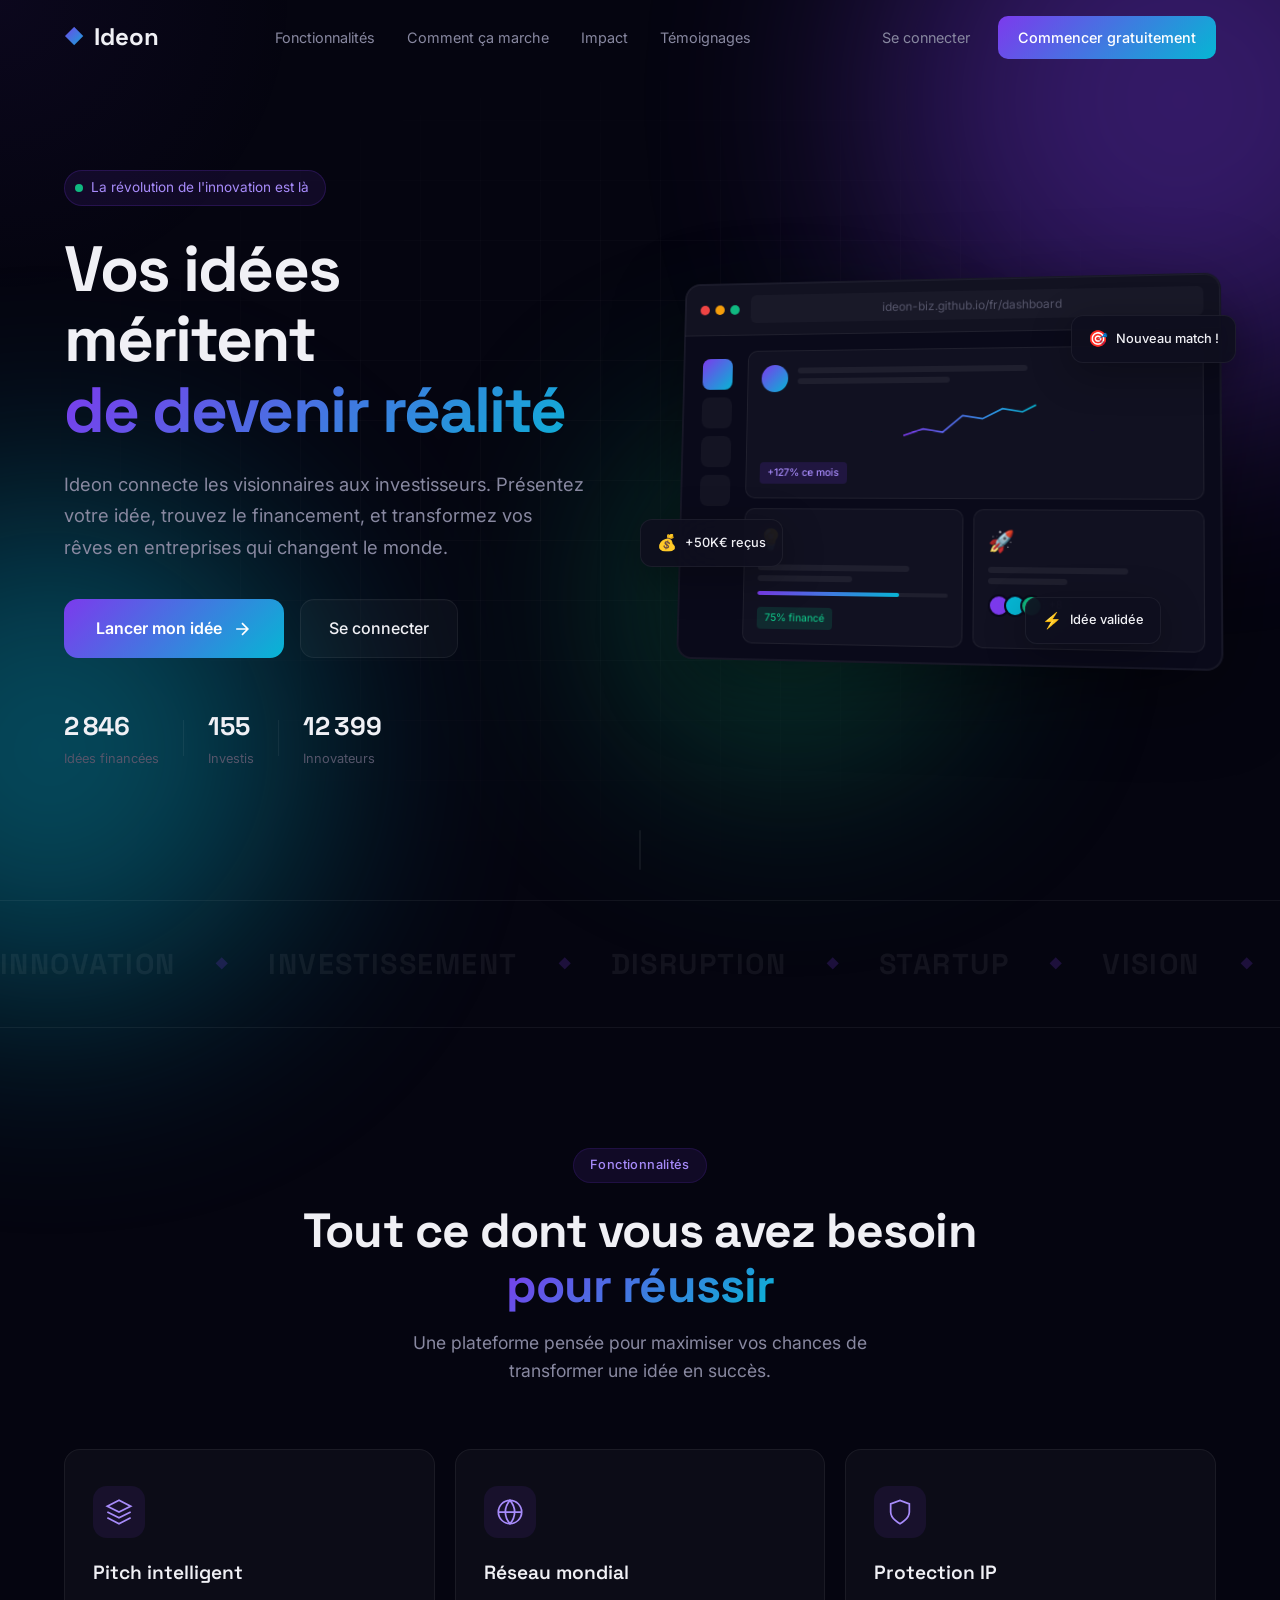
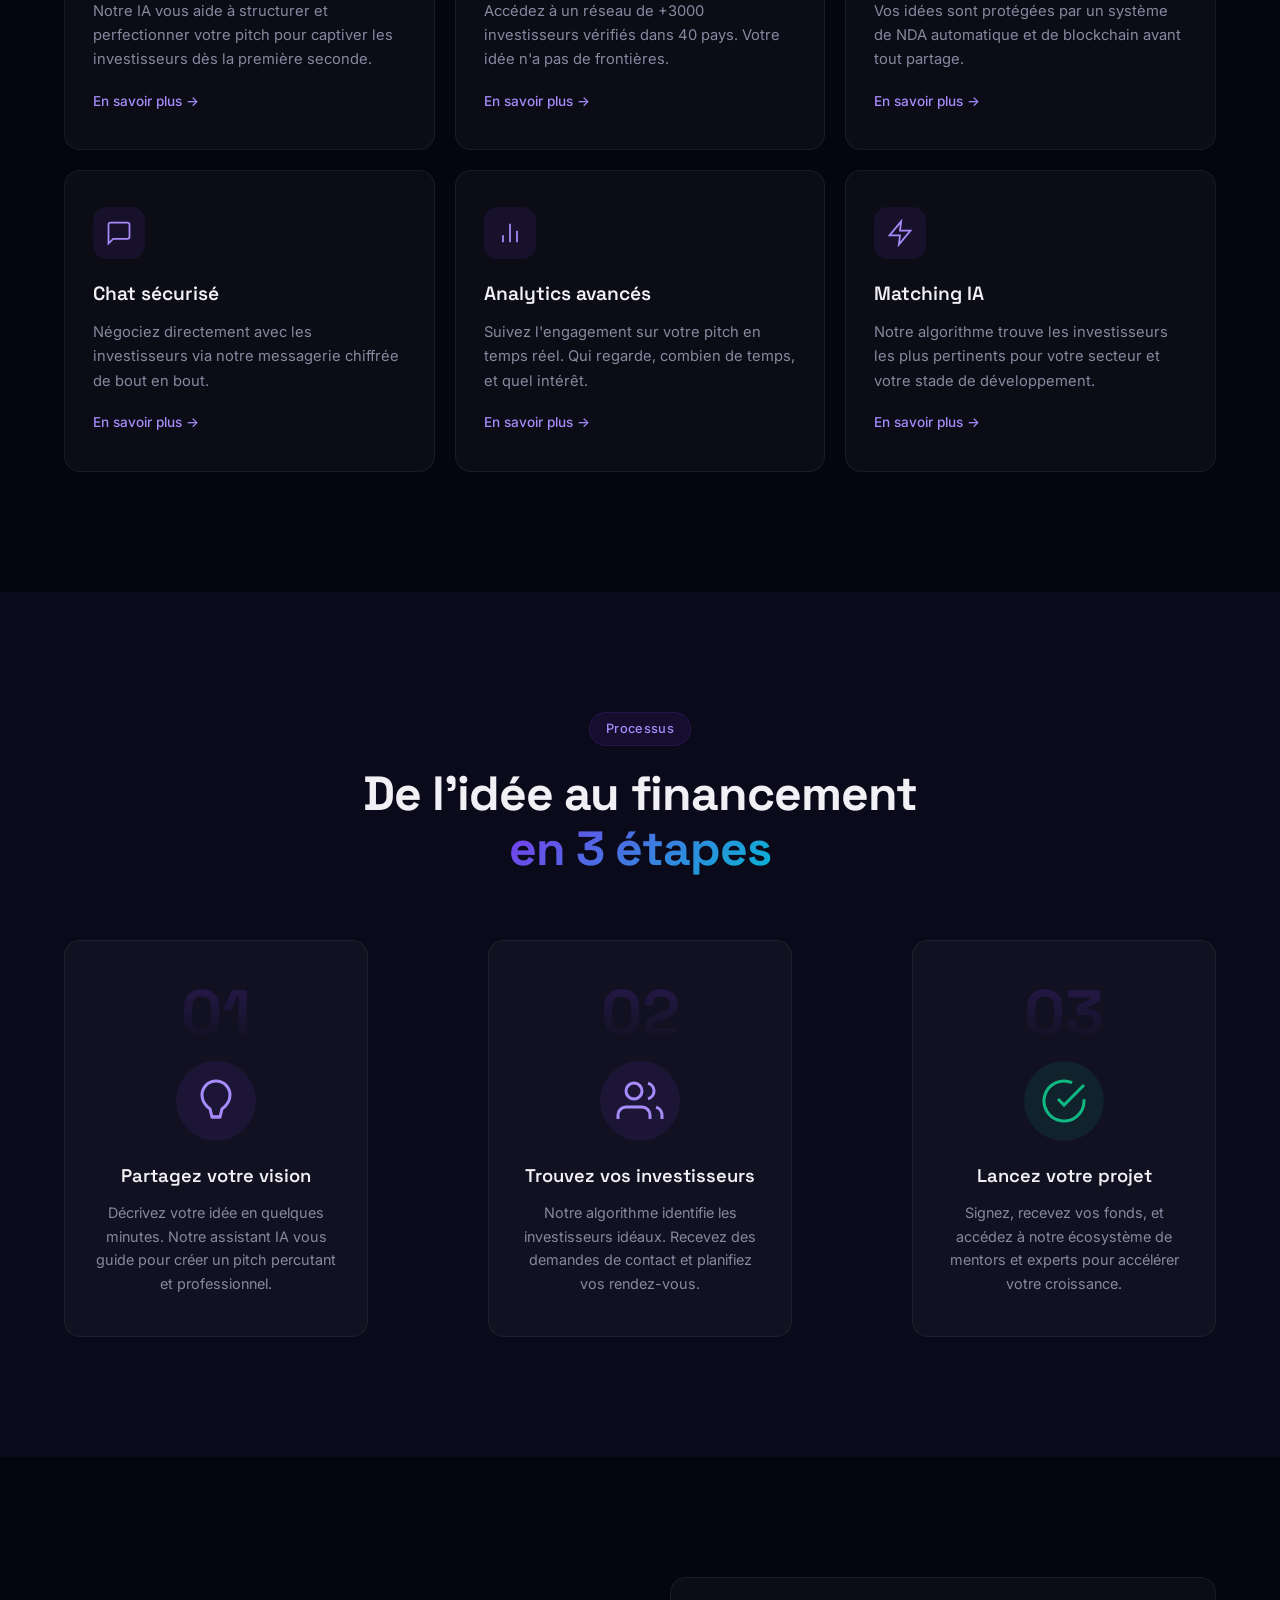
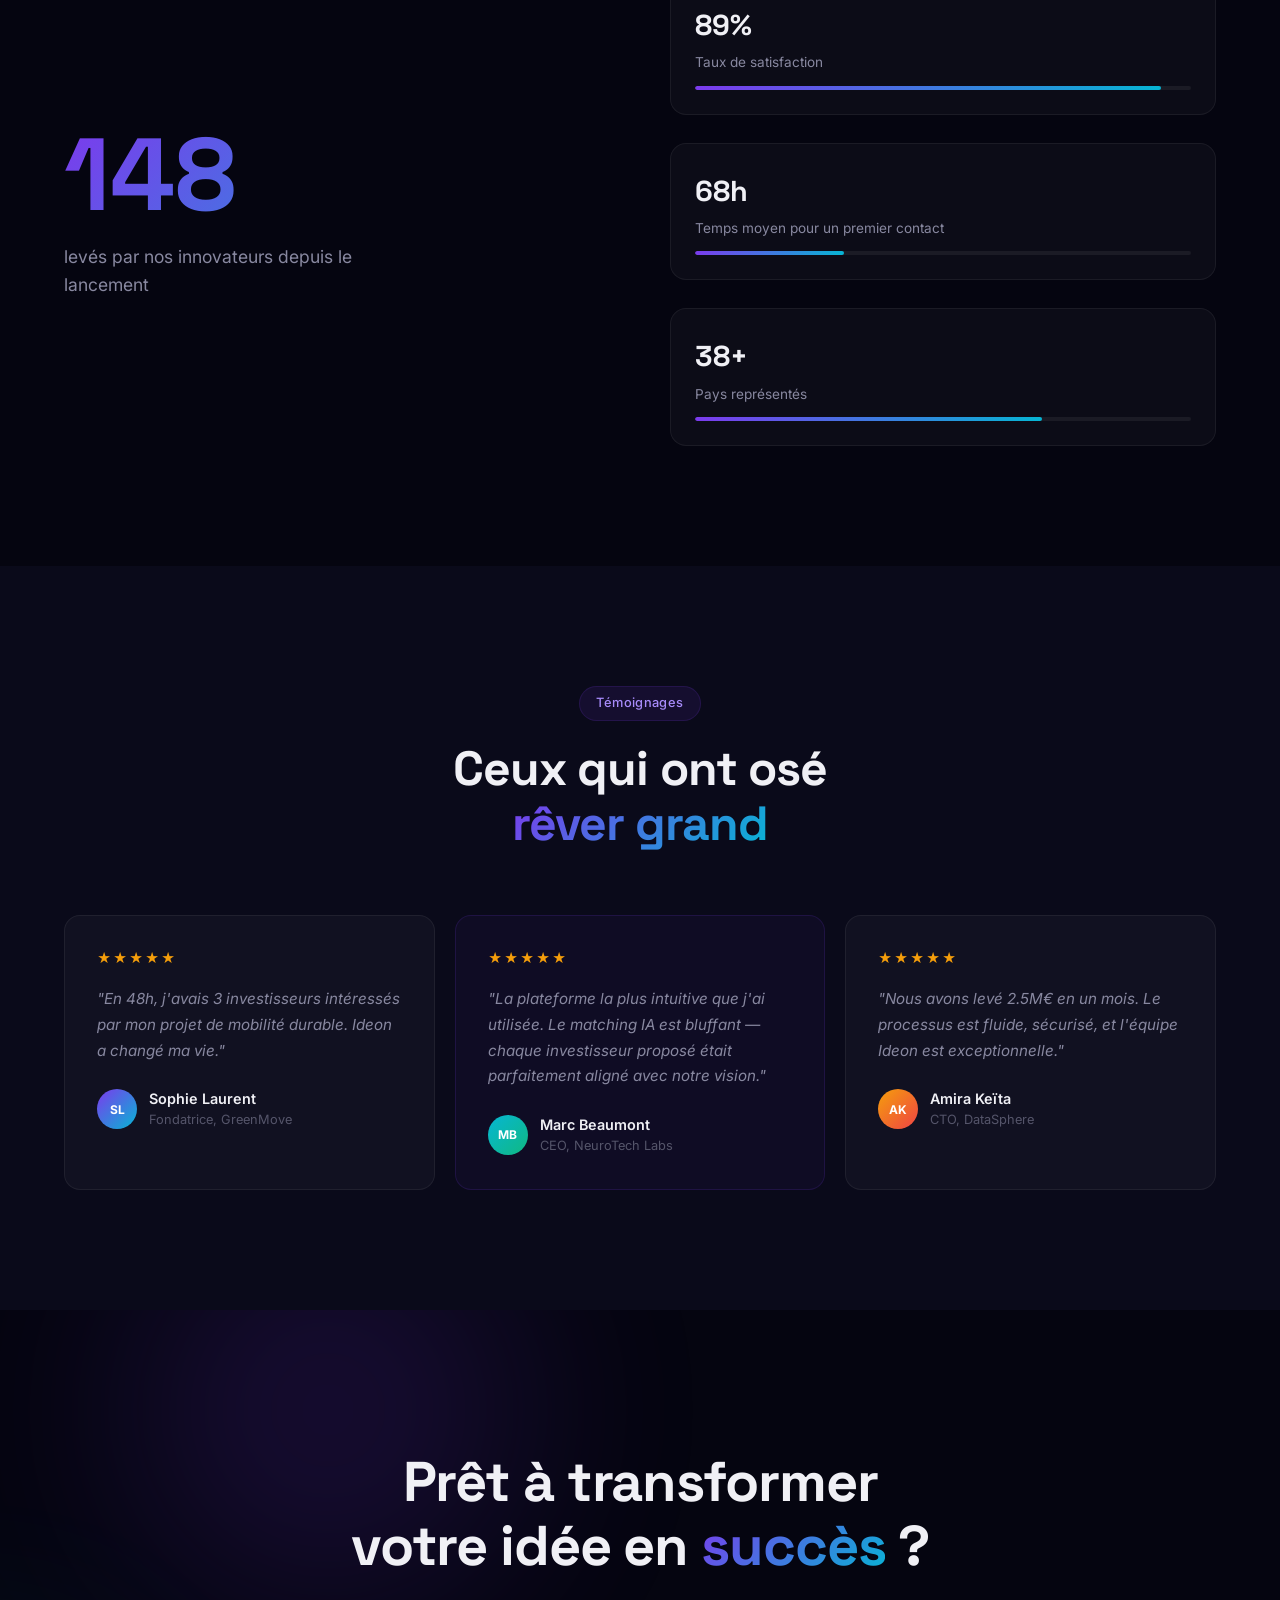
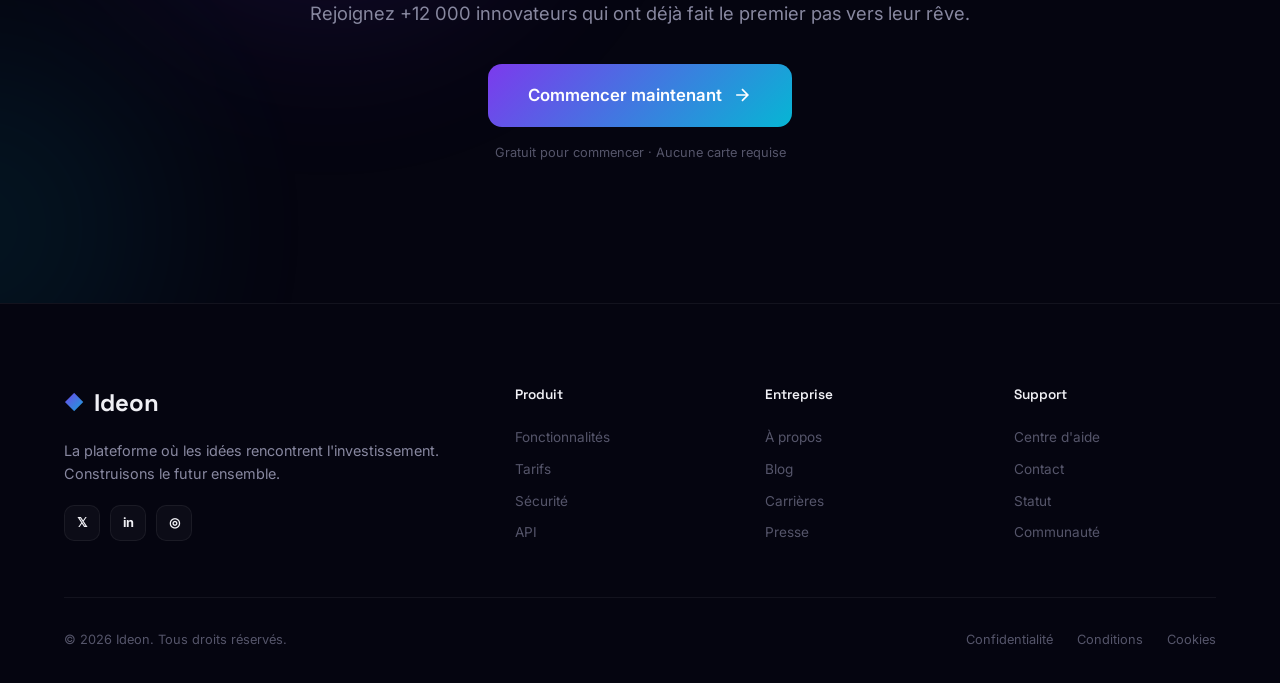
==== commit 73b281dd: "Update index.html" ====
--- a/index.html
+++ b/index.html
@@ -6,6 +6,13 @@
     <link rel="icon" type="image/svg+xml" href="data:image/svg+xml,%3Csvg xmlns='http://www.w3.org/2000/svg' viewBox='0 0 64 64'%3E%3Cpolygon points='32,4 60,32 32,60 4,32' fill='%237c3aed'/%3E%3C/svg%3E">
     <meta name="viewport" content="width=device-width, initial-scale=1.0">
     <title>Ideon — Là où les idées rencontrent l'investissement</title>
+    <!-- Bannière de partage (Open Graph / Twitter) -->
+    <meta property="og:image" content="ideon-banner.png">
+    <meta property="og:image:type" content="image/png">
+    <meta property="og:image:width" content="1160">
+    <meta property="og:image:height" content="624">
+    <meta name="twitter:card" content="summary_large_image">
+    <meta name="twitter:image" content="ideon-banner.png">
     <link rel="stylesheet" href="style.css">
     <link rel="preconnect" href="https://fonts.googleapis.com">
     <link rel="preconnect" href="https://fonts.gstatic.com" crossorigin>
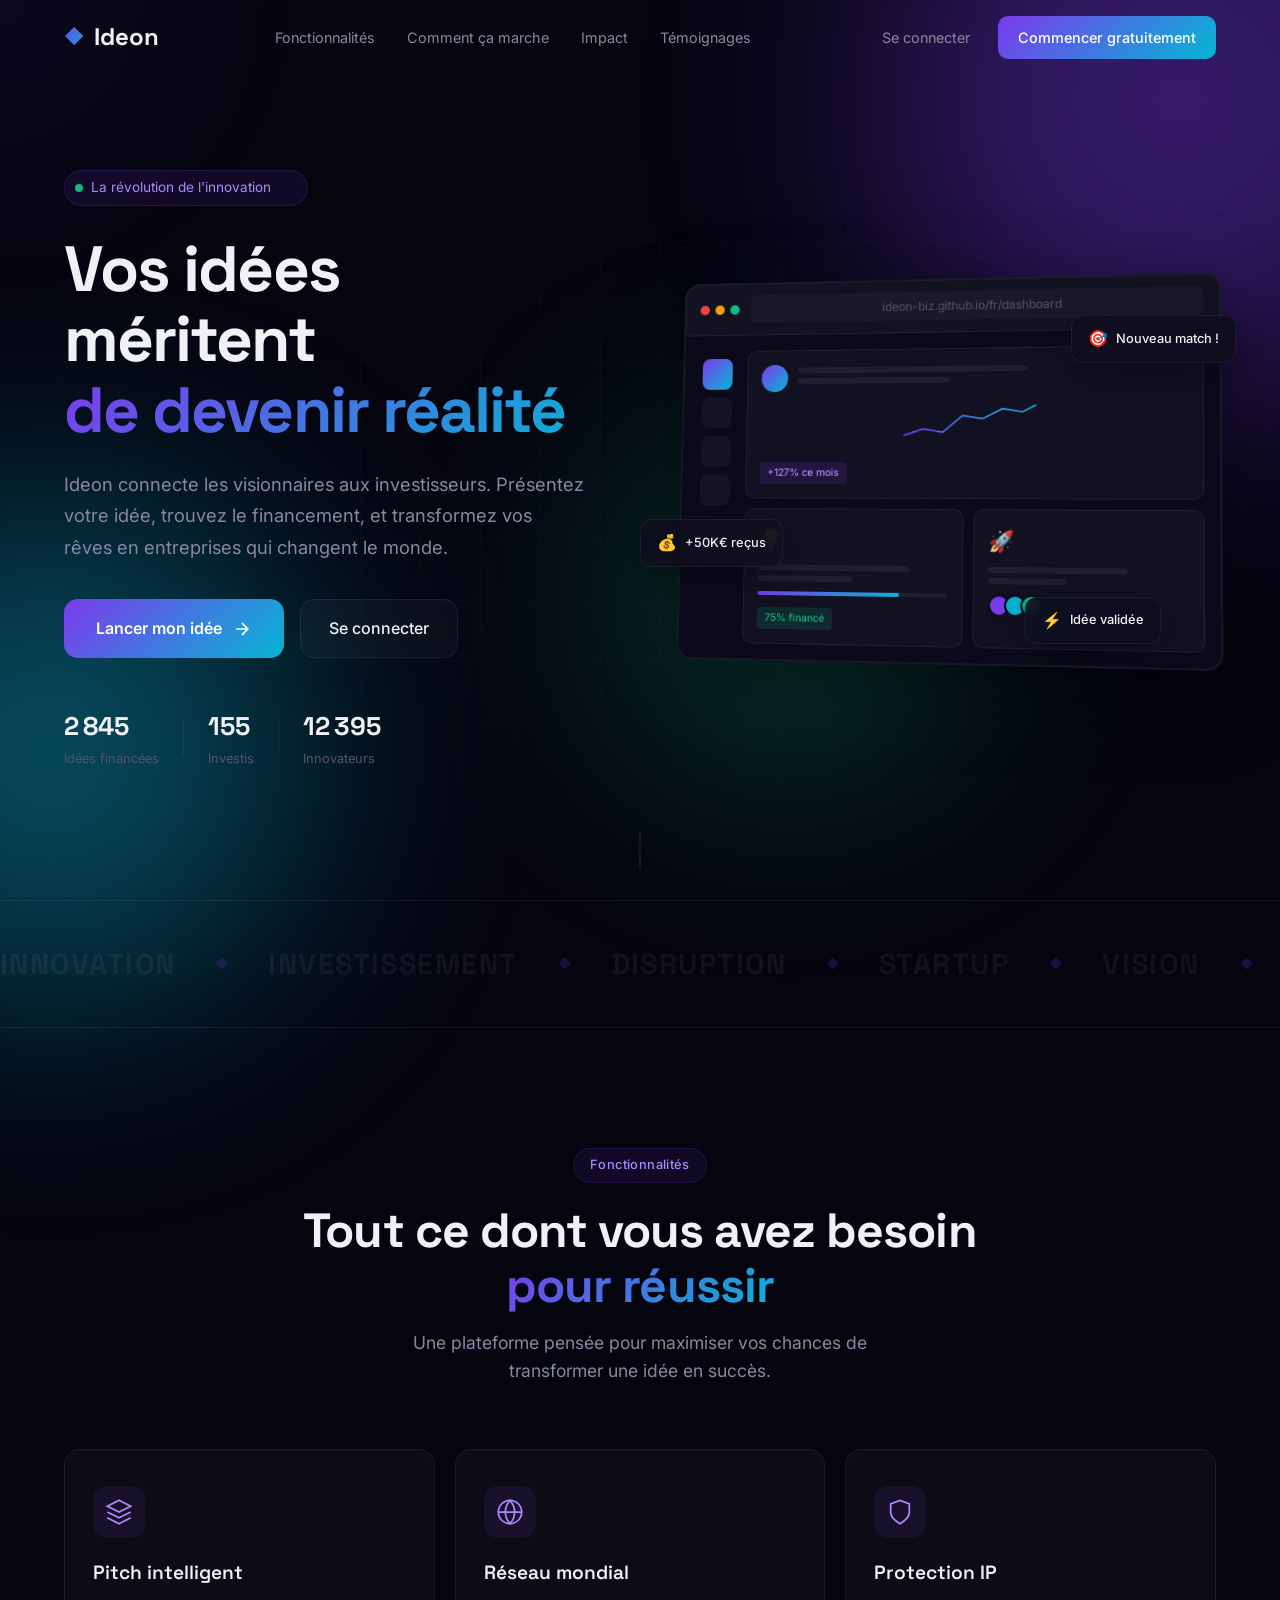
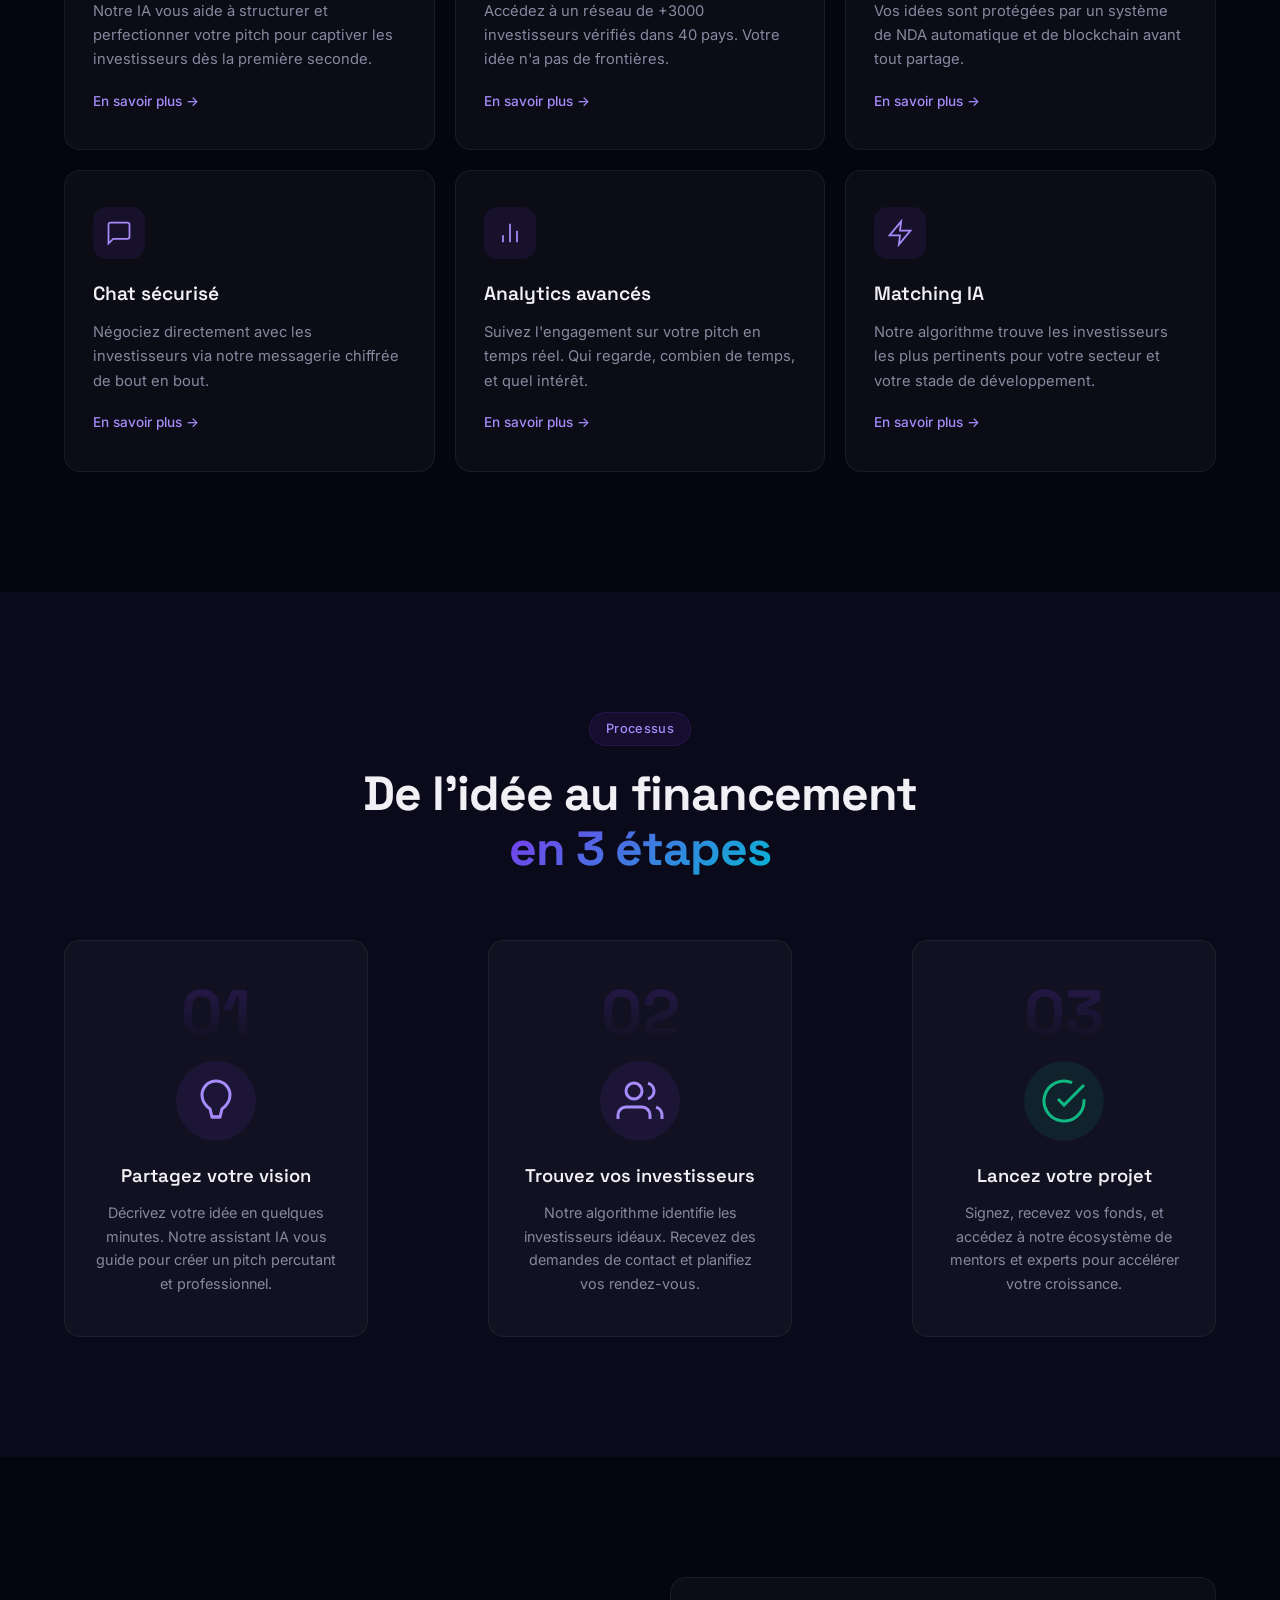
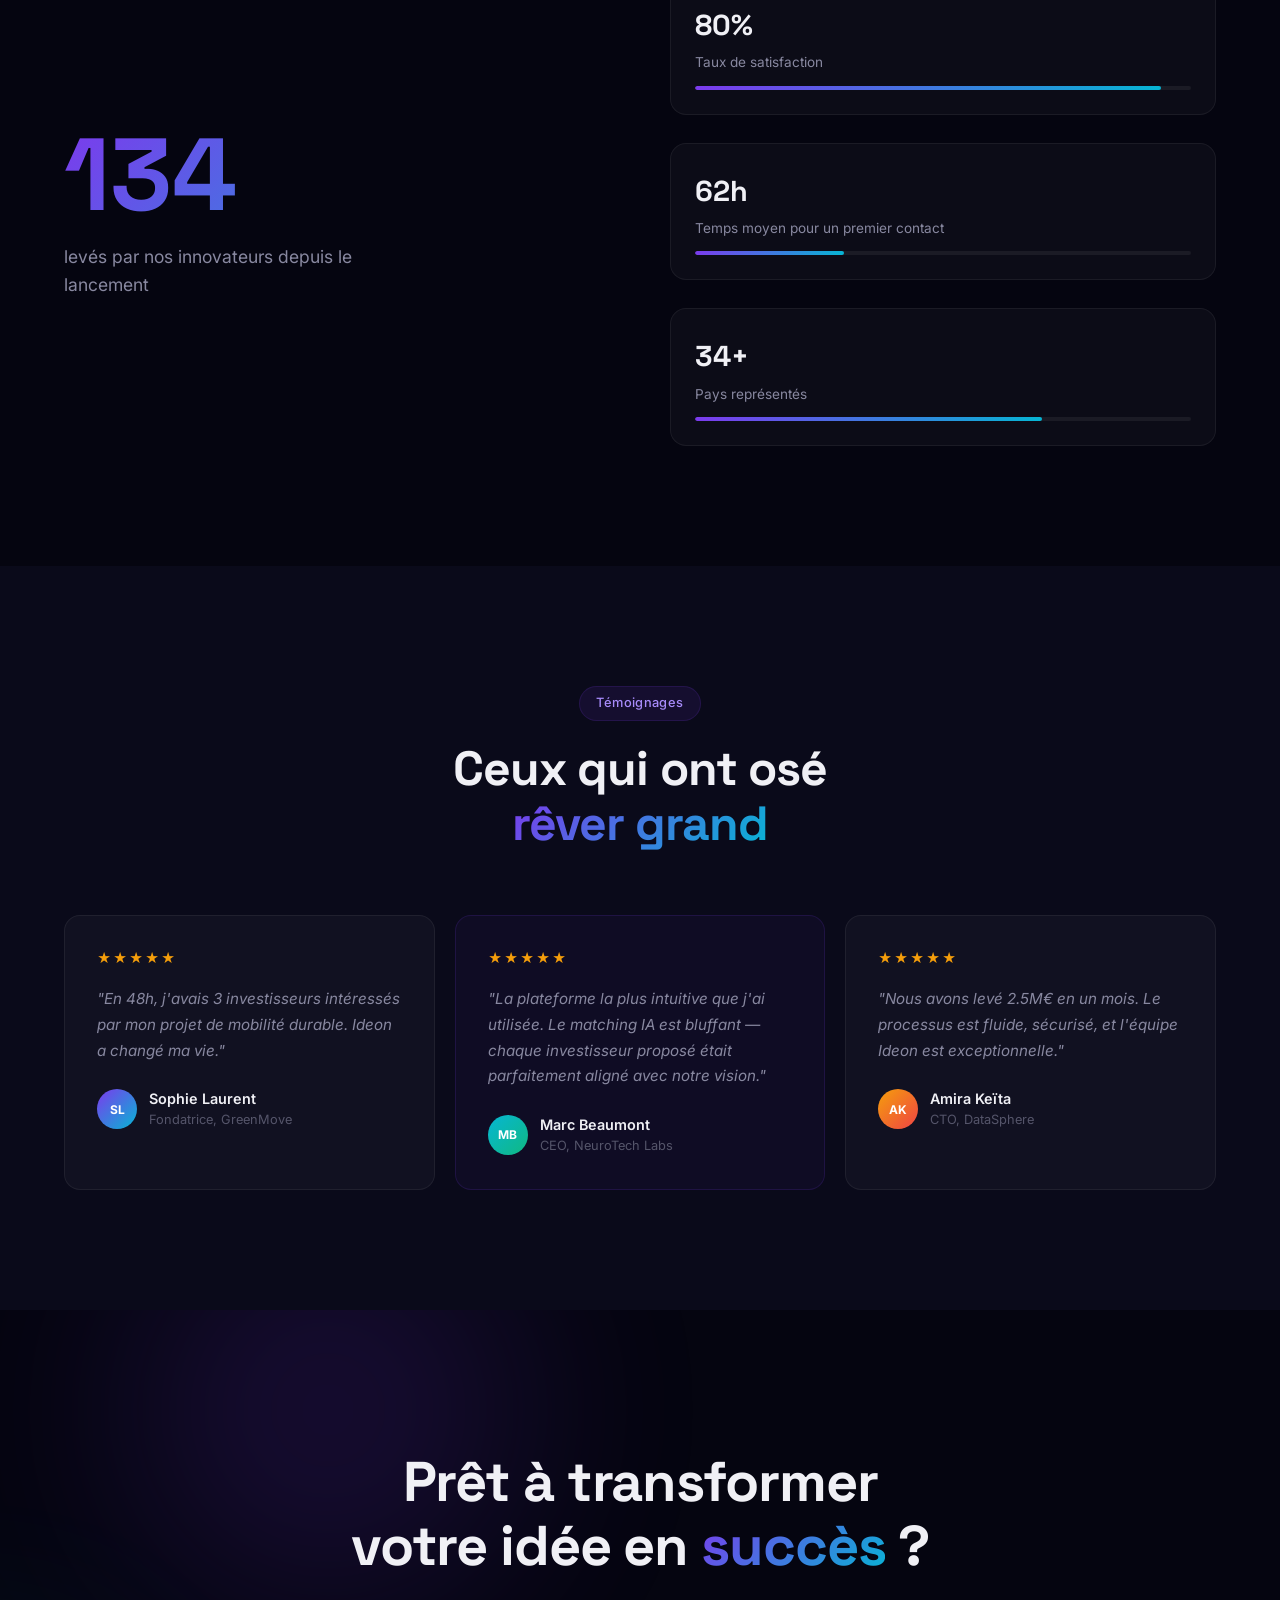
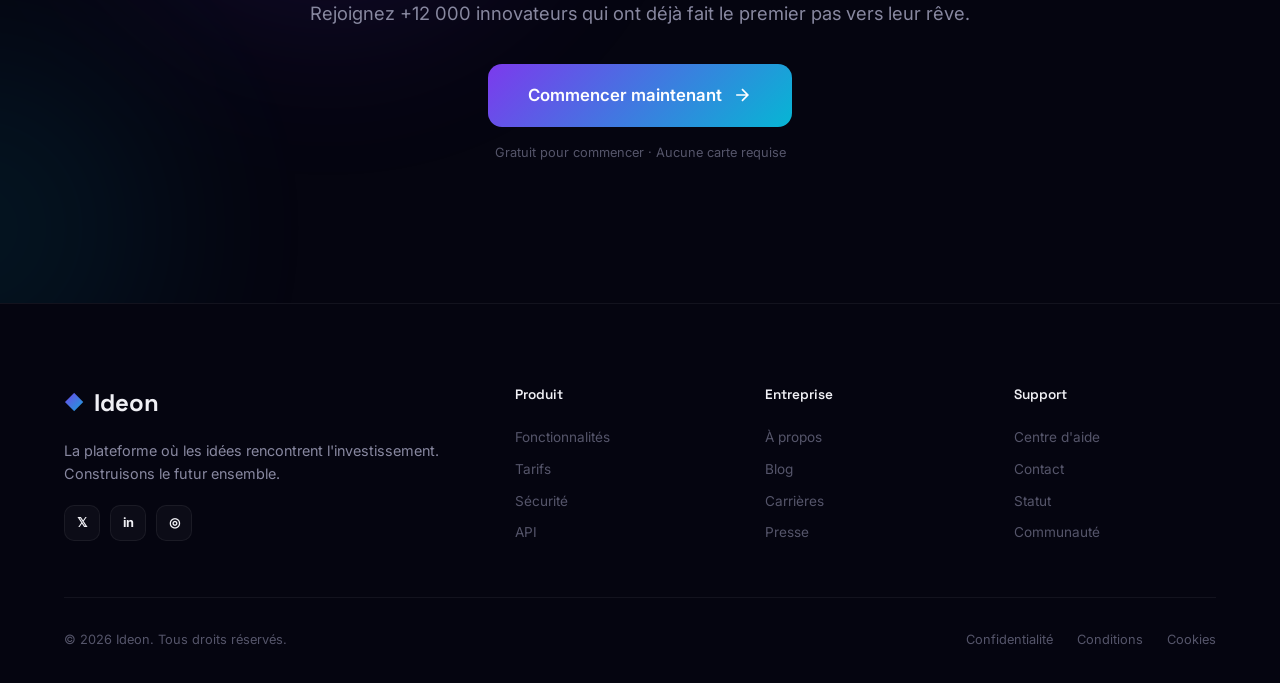
==== commit 12d08862: "Update Open Graph and Twitter image references" ====
--- a/index.html
+++ b/index.html
@@ -7,12 +7,12 @@
     <meta name="viewport" content="width=device-width, initial-scale=1.0">
     <title>Ideon — Là où les idées rencontrent l'investissement</title>
     <!-- Bannière de partage (Open Graph / Twitter) -->
-    <meta property="og:image" content="ideon-banner.png">
+    <meta property="og:image" content="banner.png">
     <meta property="og:image:type" content="image/png">
     <meta property="og:image:width" content="1160">
     <meta property="og:image:height" content="624">
     <meta name="twitter:card" content="summary_large_image">
-    <meta name="twitter:image" content="ideon-banner.png">
+    <meta name="twitter:image" content="banner.png">
     <link rel="stylesheet" href="style.css">
     <link rel="preconnect" href="https://fonts.googleapis.com">
     <link rel="preconnect" href="https://fonts.gstatic.com" crossorigin>
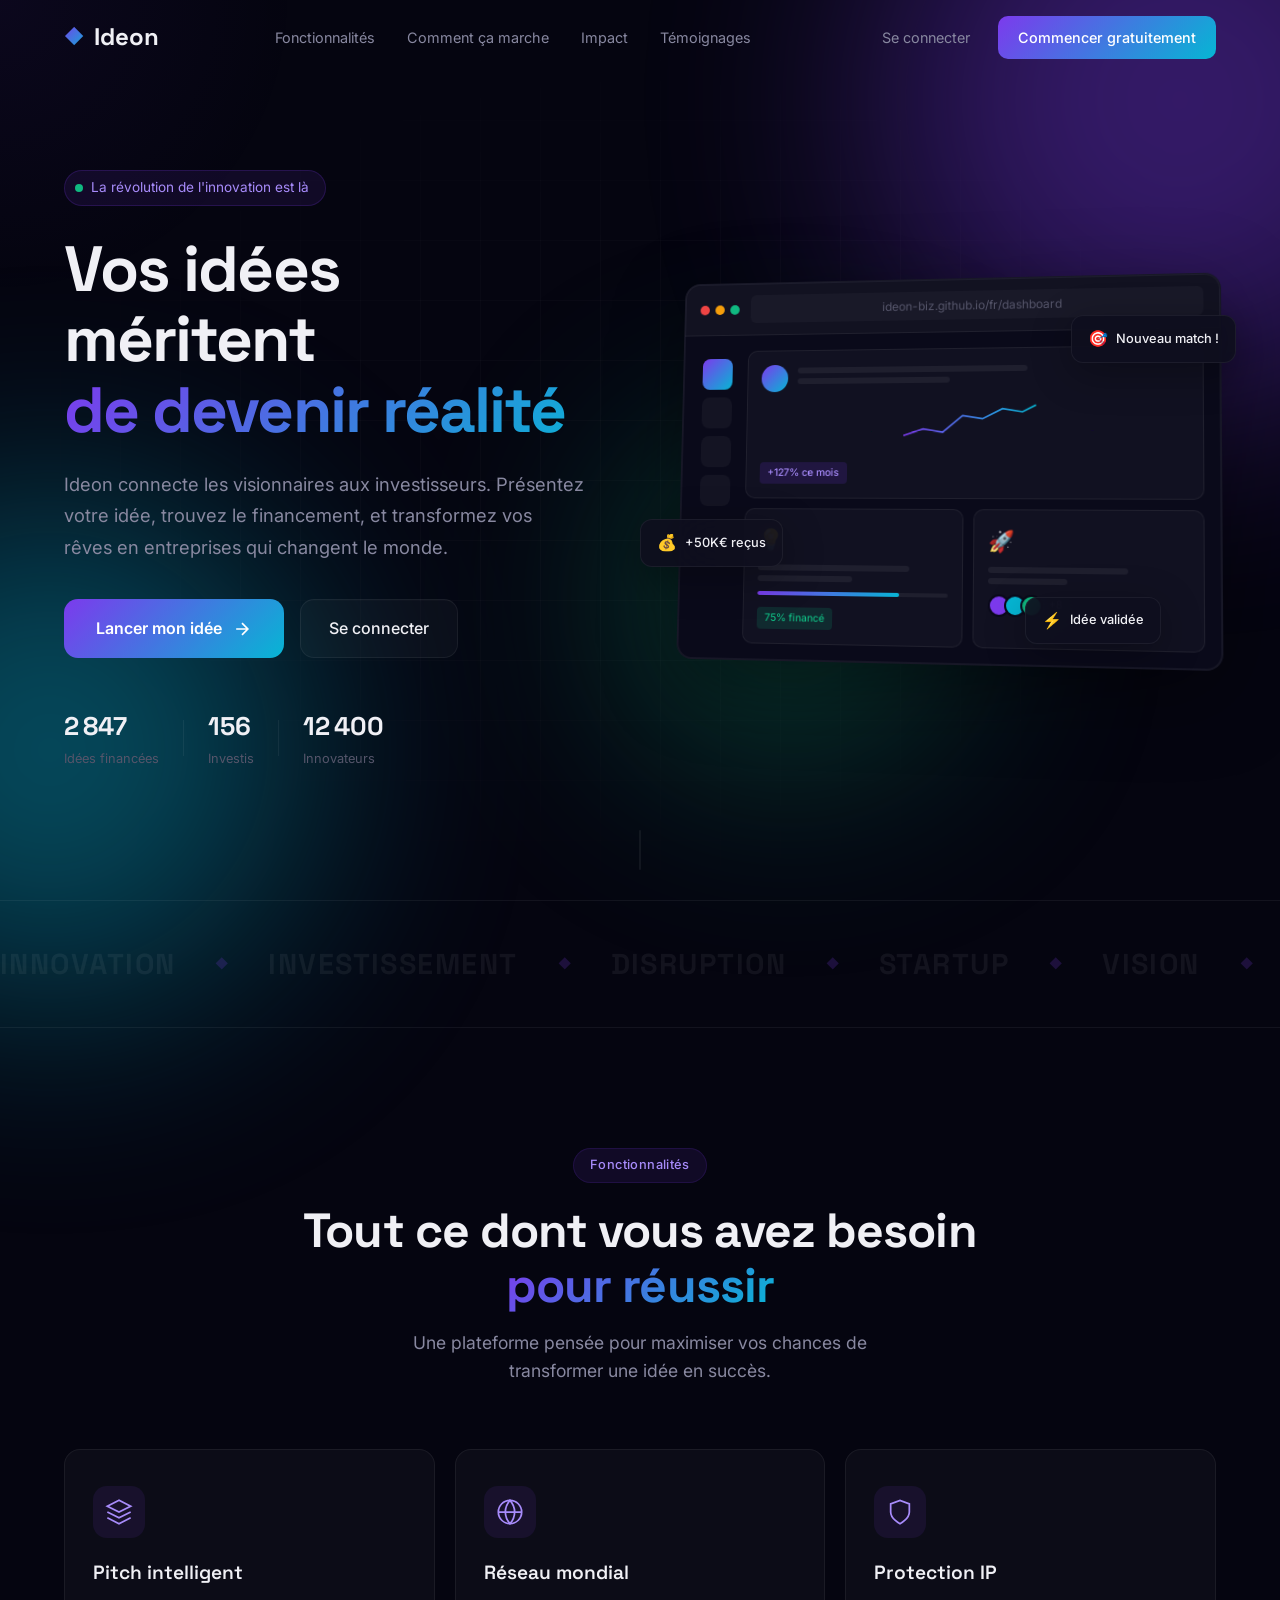
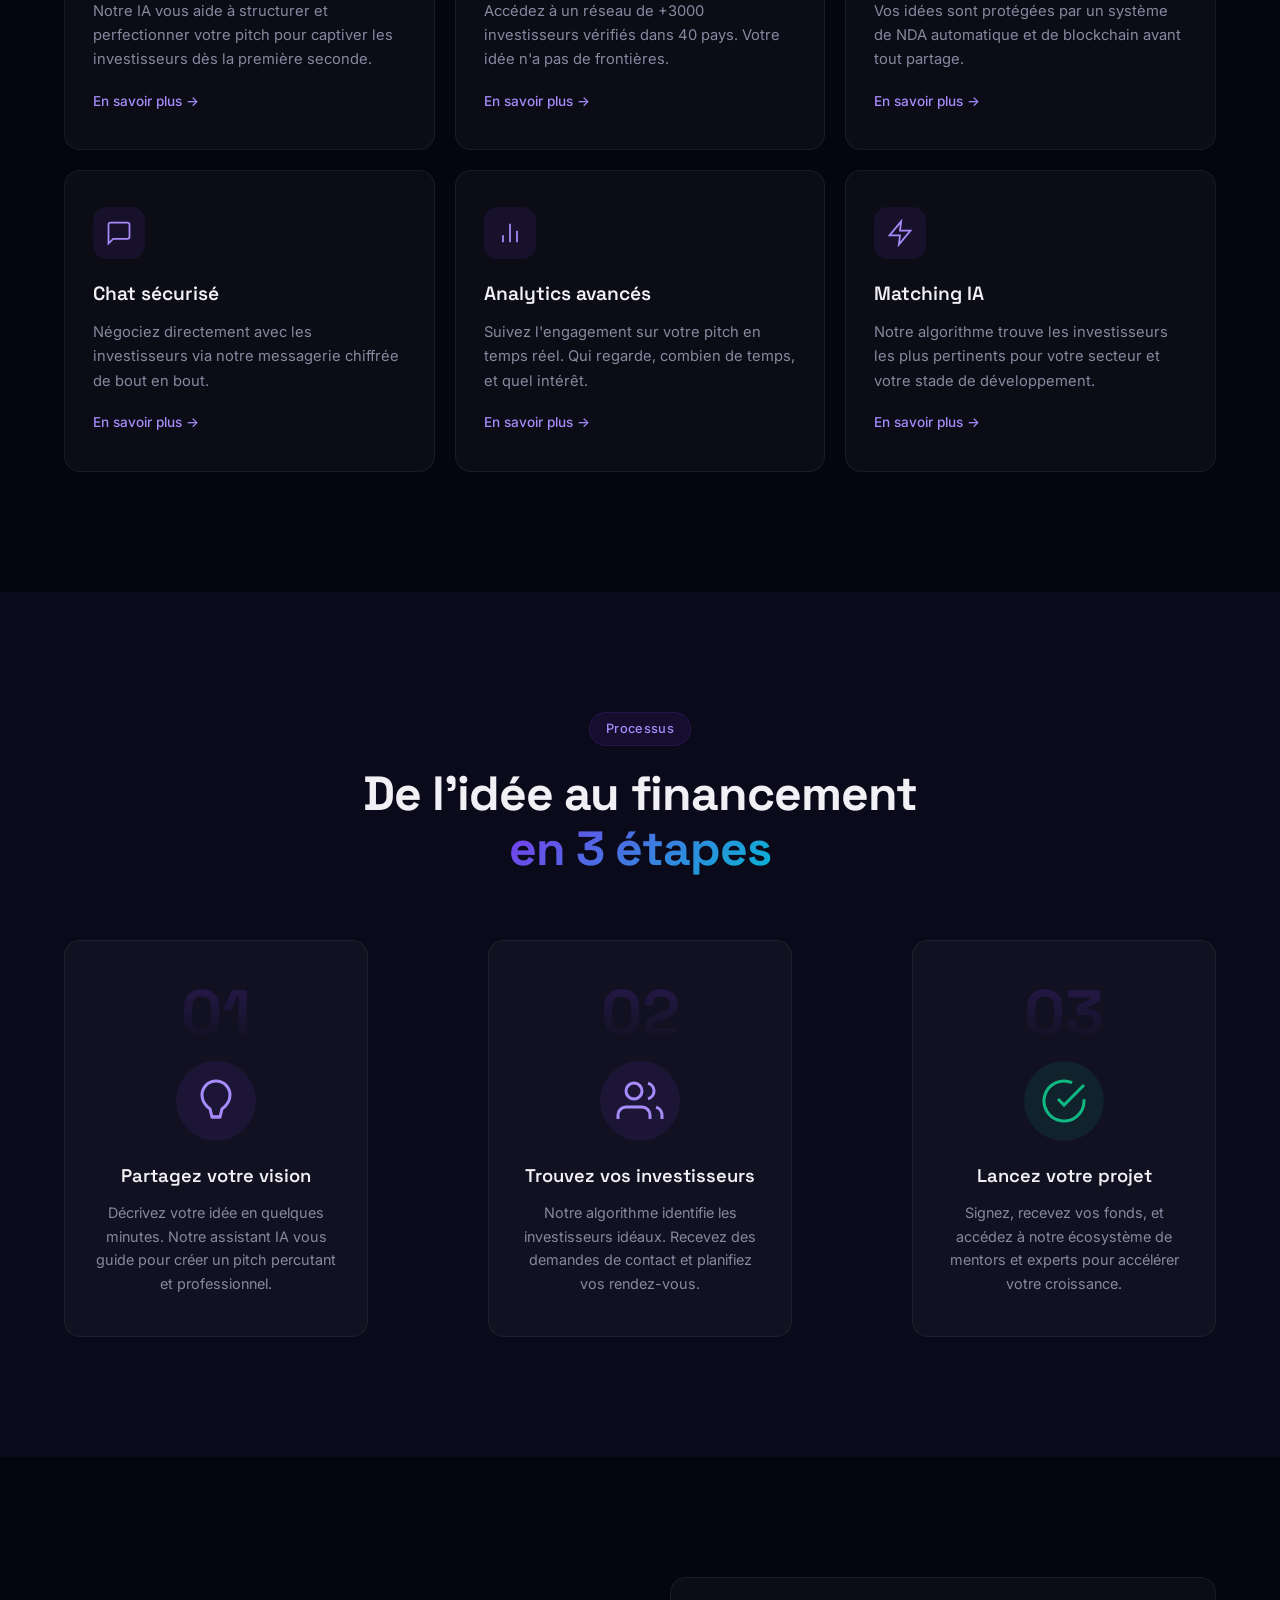
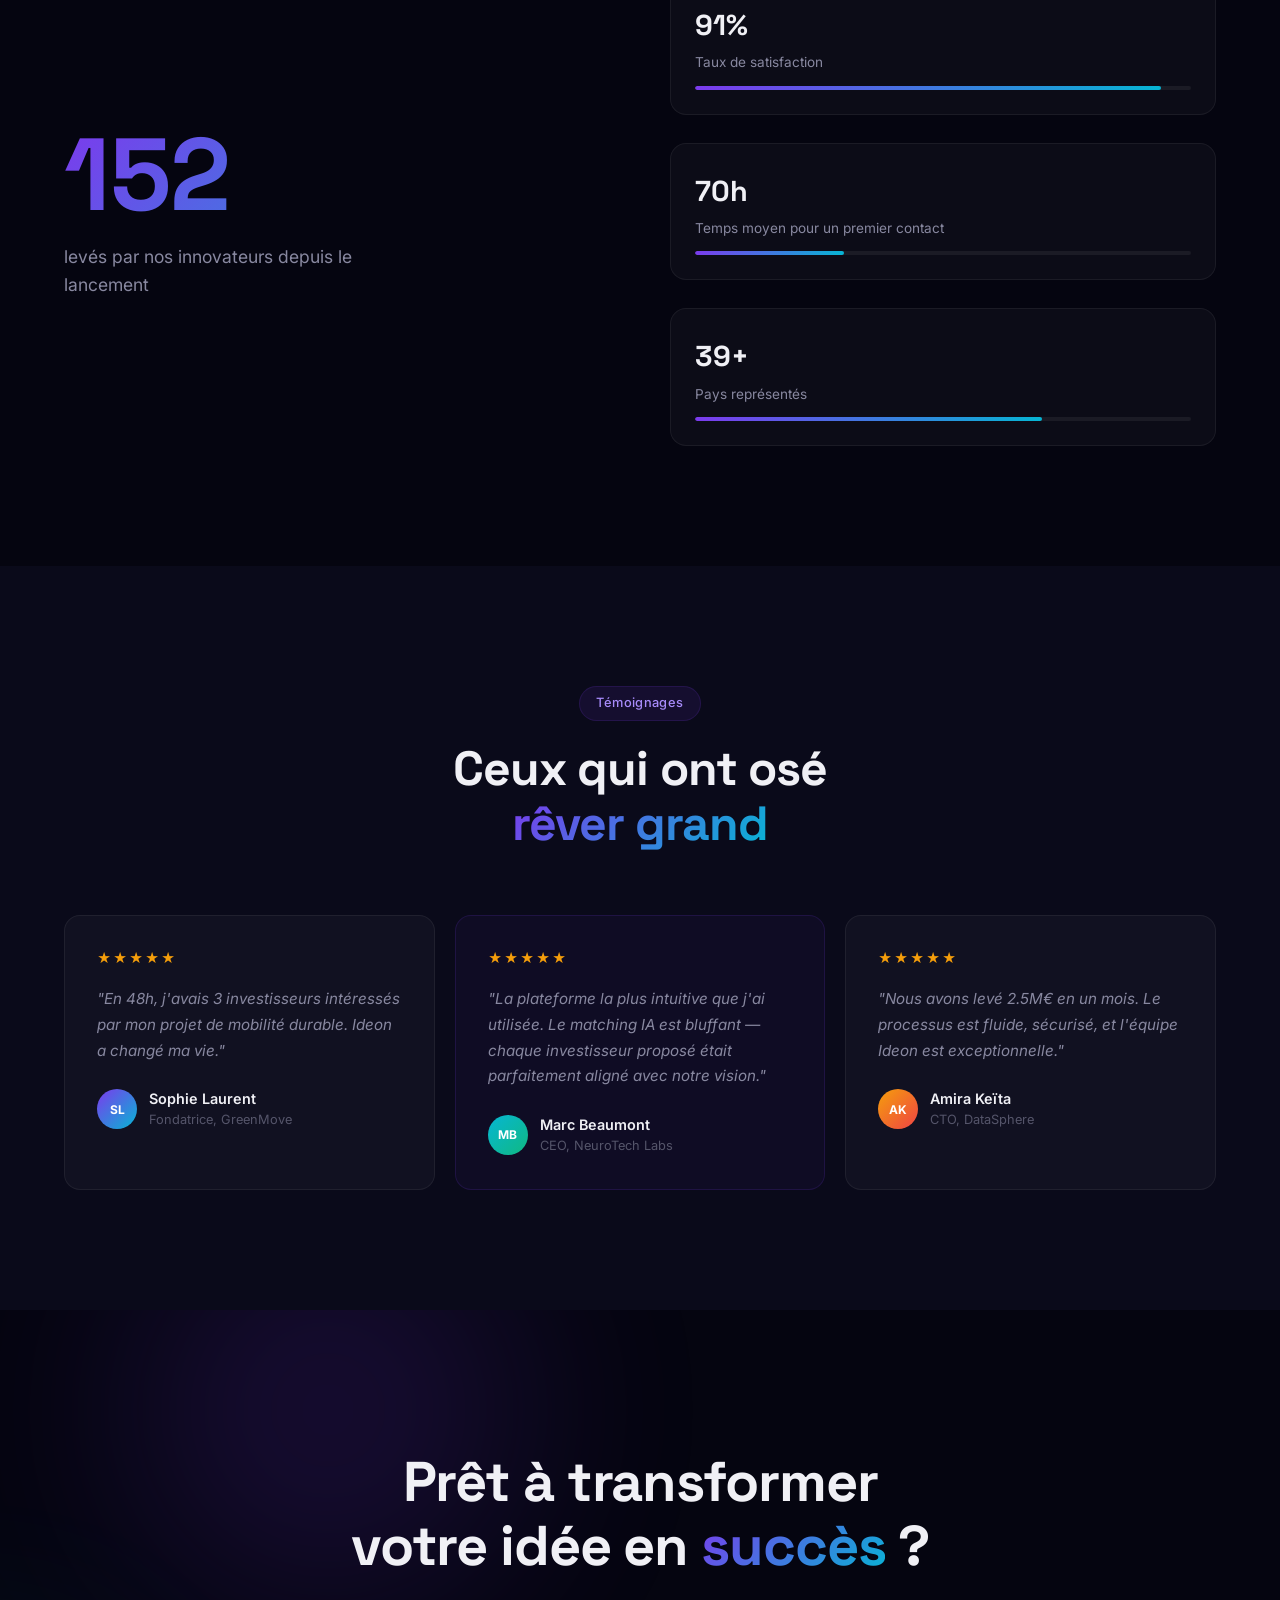
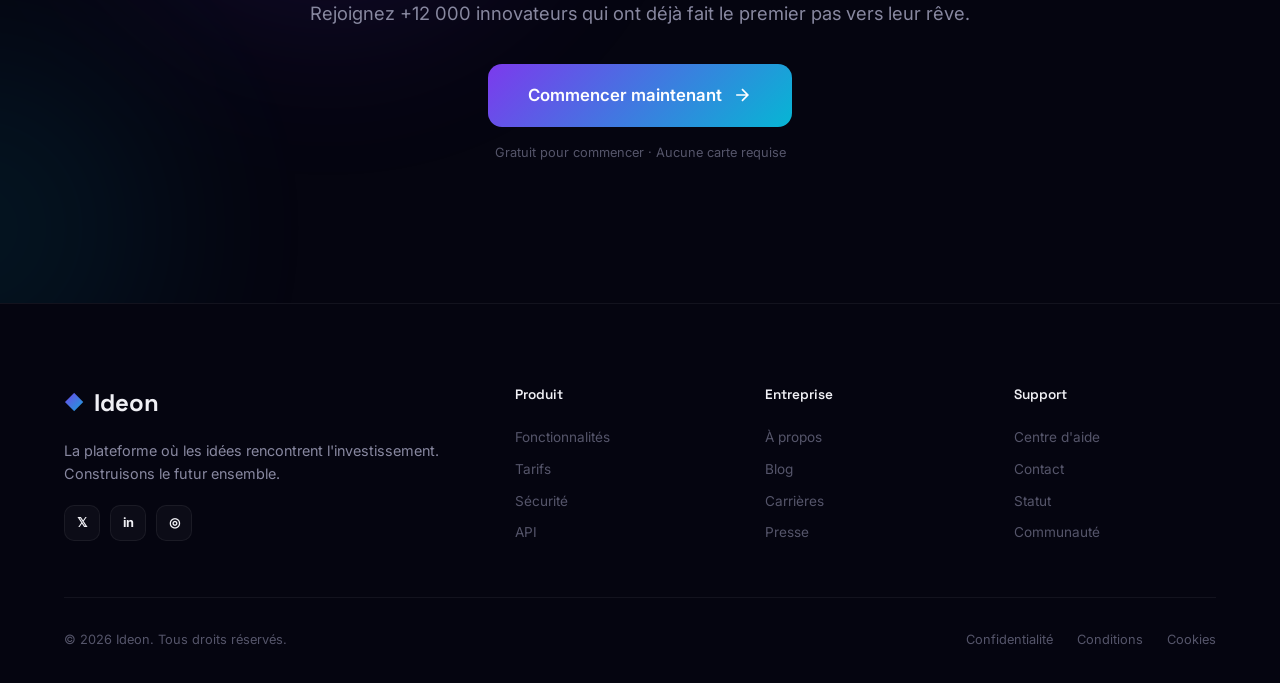
==== commit 9c53bb03: "Update Open Graph and Twitter image references" ====
--- a/index.html
+++ b/index.html
@@ -7,12 +7,12 @@
     <meta name="viewport" content="width=device-width, initial-scale=1.0">
     <title>Ideon — Là où les idées rencontrent l'investissement</title>
     <!-- Bannière de partage (Open Graph / Twitter) -->
-    <meta property="og:image" content="banner.png">
+    <meta property="og:image" content="bannerideon.png">
     <meta property="og:image:type" content="image/png">
     <meta property="og:image:width" content="1160">
     <meta property="og:image:height" content="624">
     <meta name="twitter:card" content="summary_large_image">
-    <meta name="twitter:image" content="banner.png">
+    <meta name="twitter:image" content="bannerideon.png">
     <link rel="stylesheet" href="style.css">
     <link rel="preconnect" href="https://fonts.googleapis.com">
     <link rel="preconnect" href="https://fonts.gstatic.com" crossorigin>
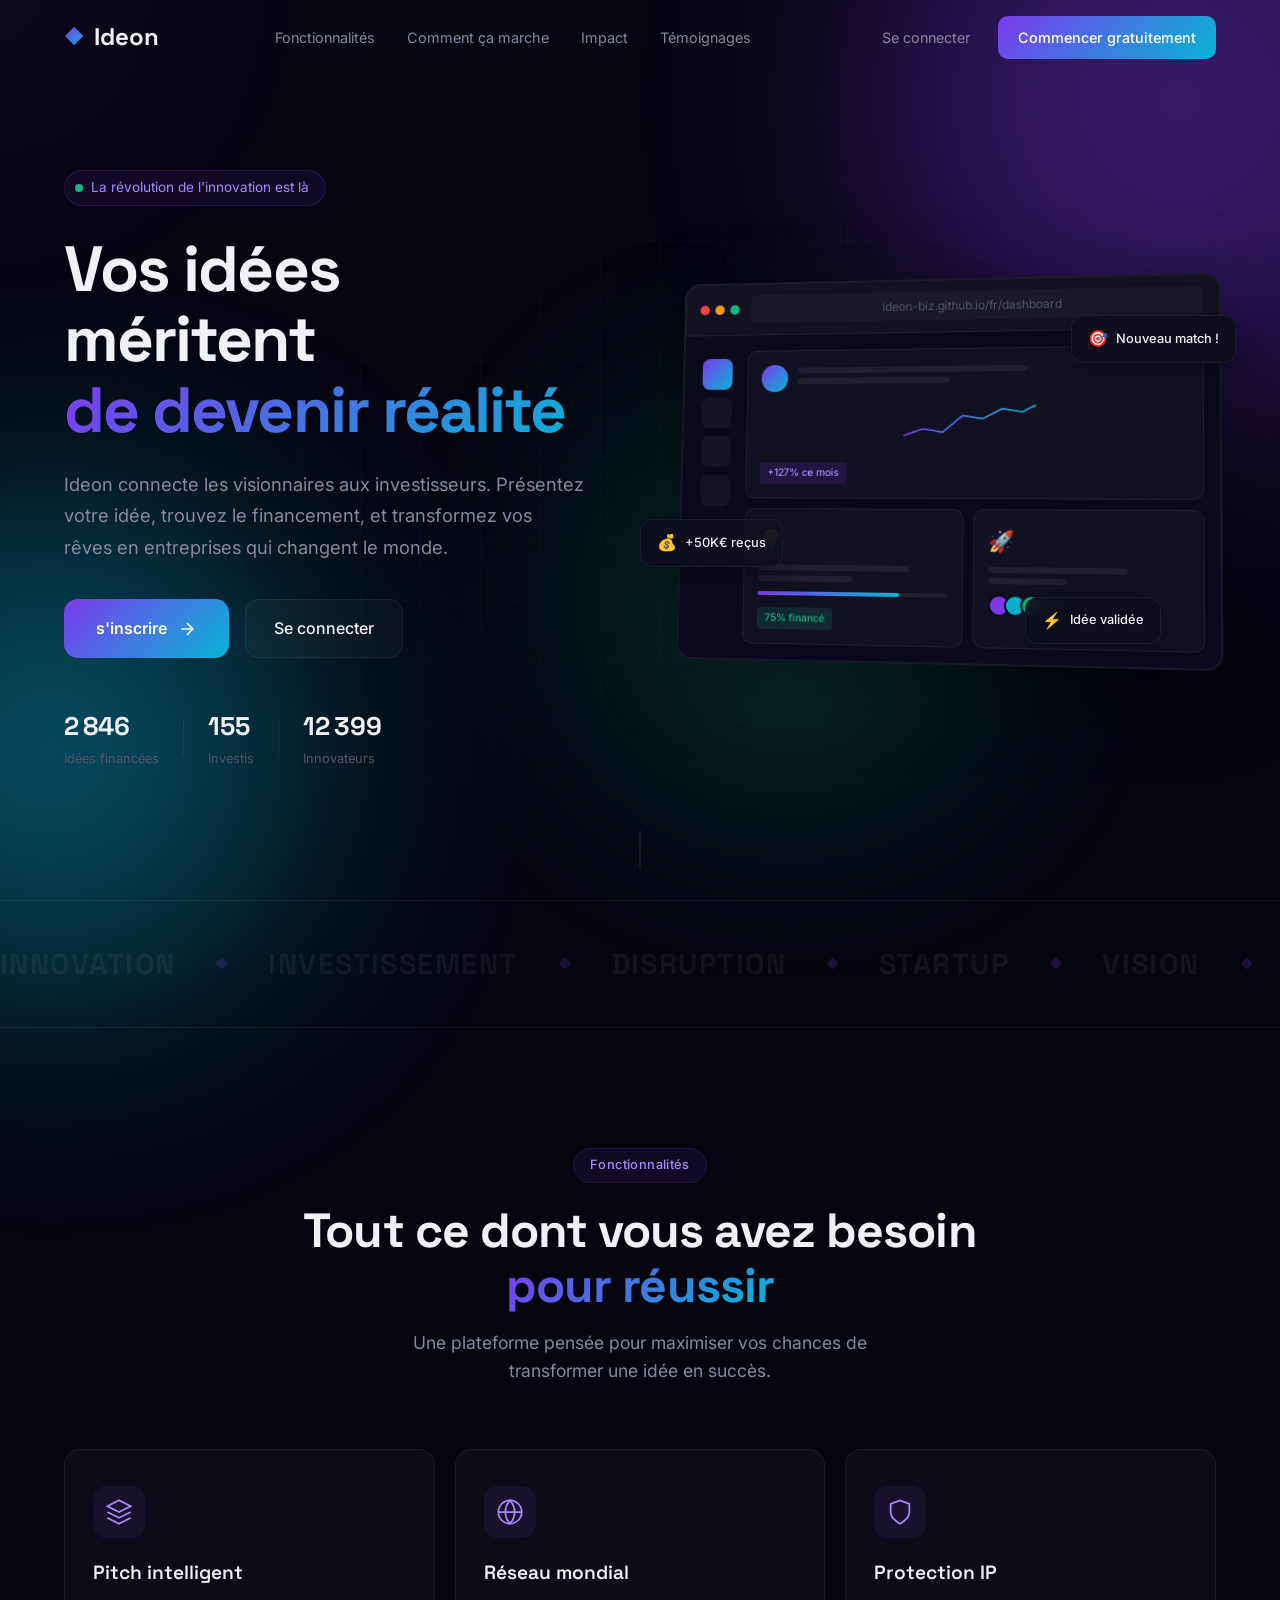
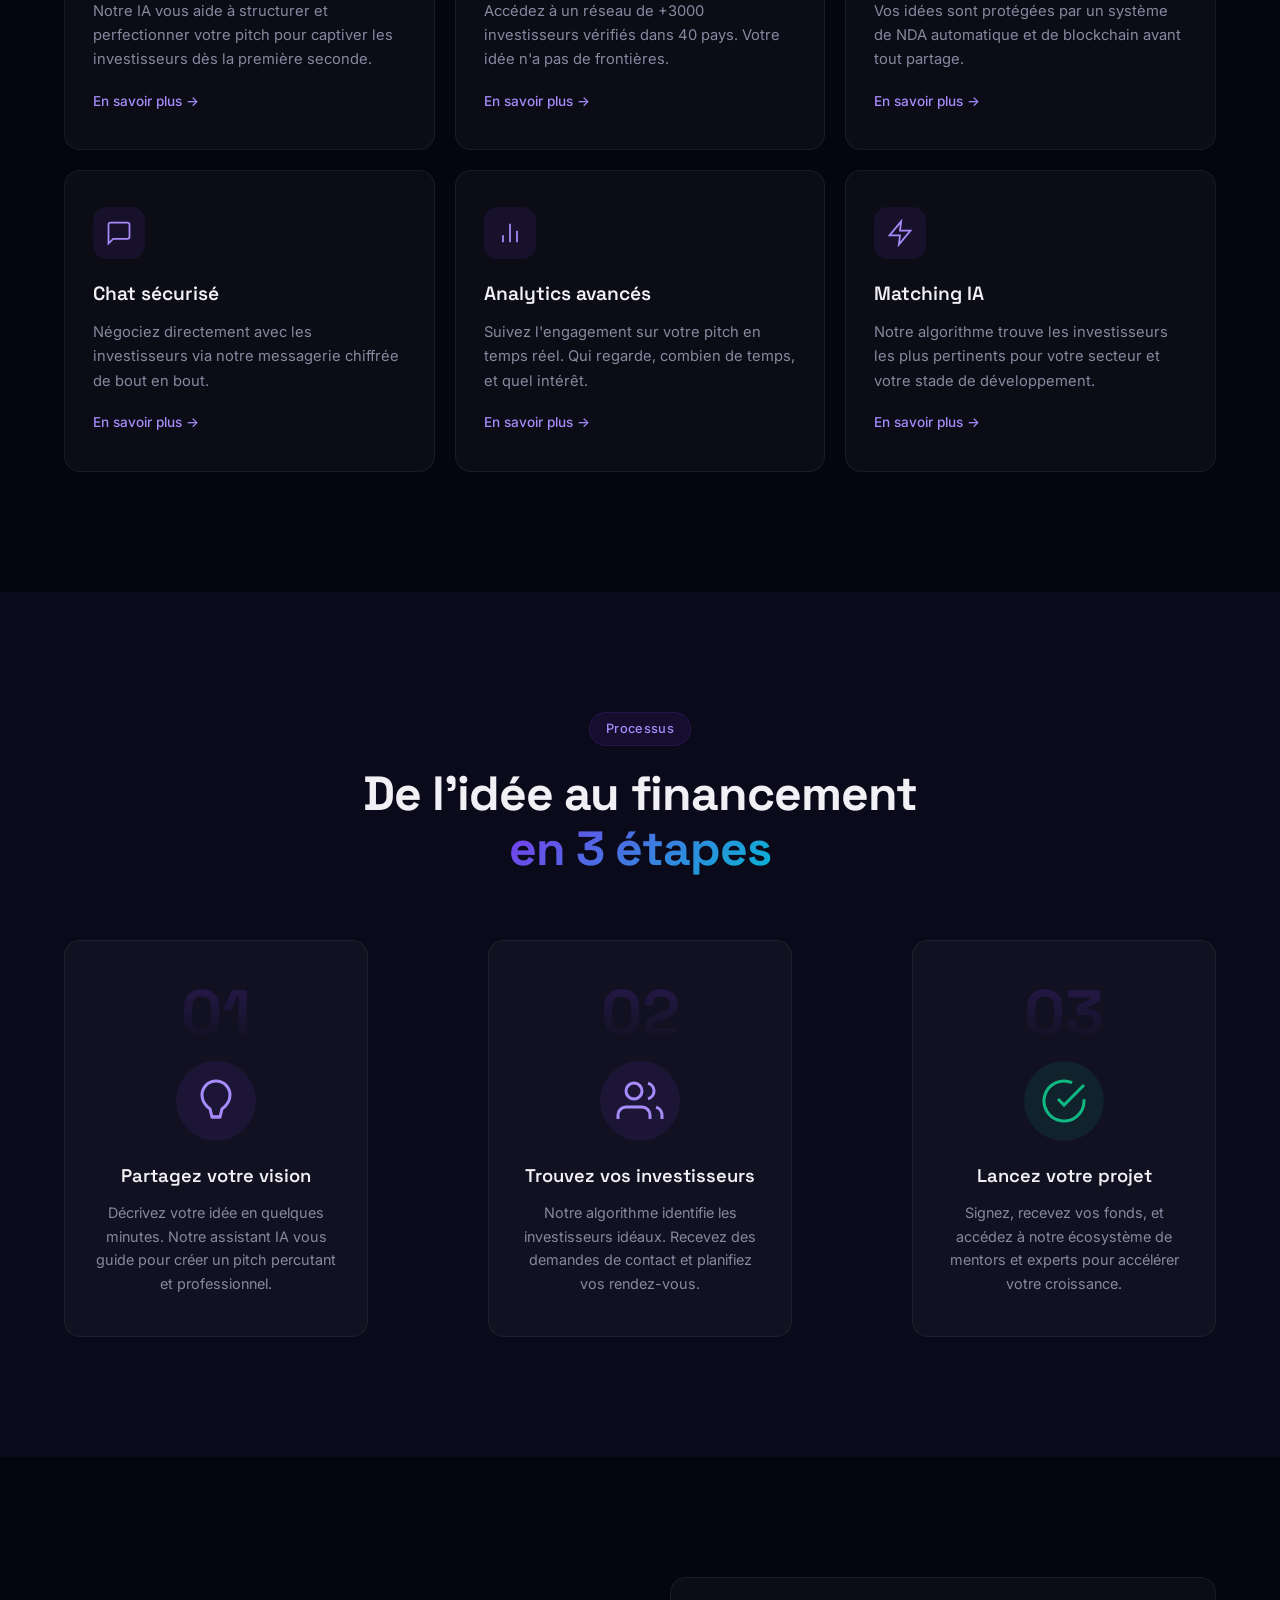
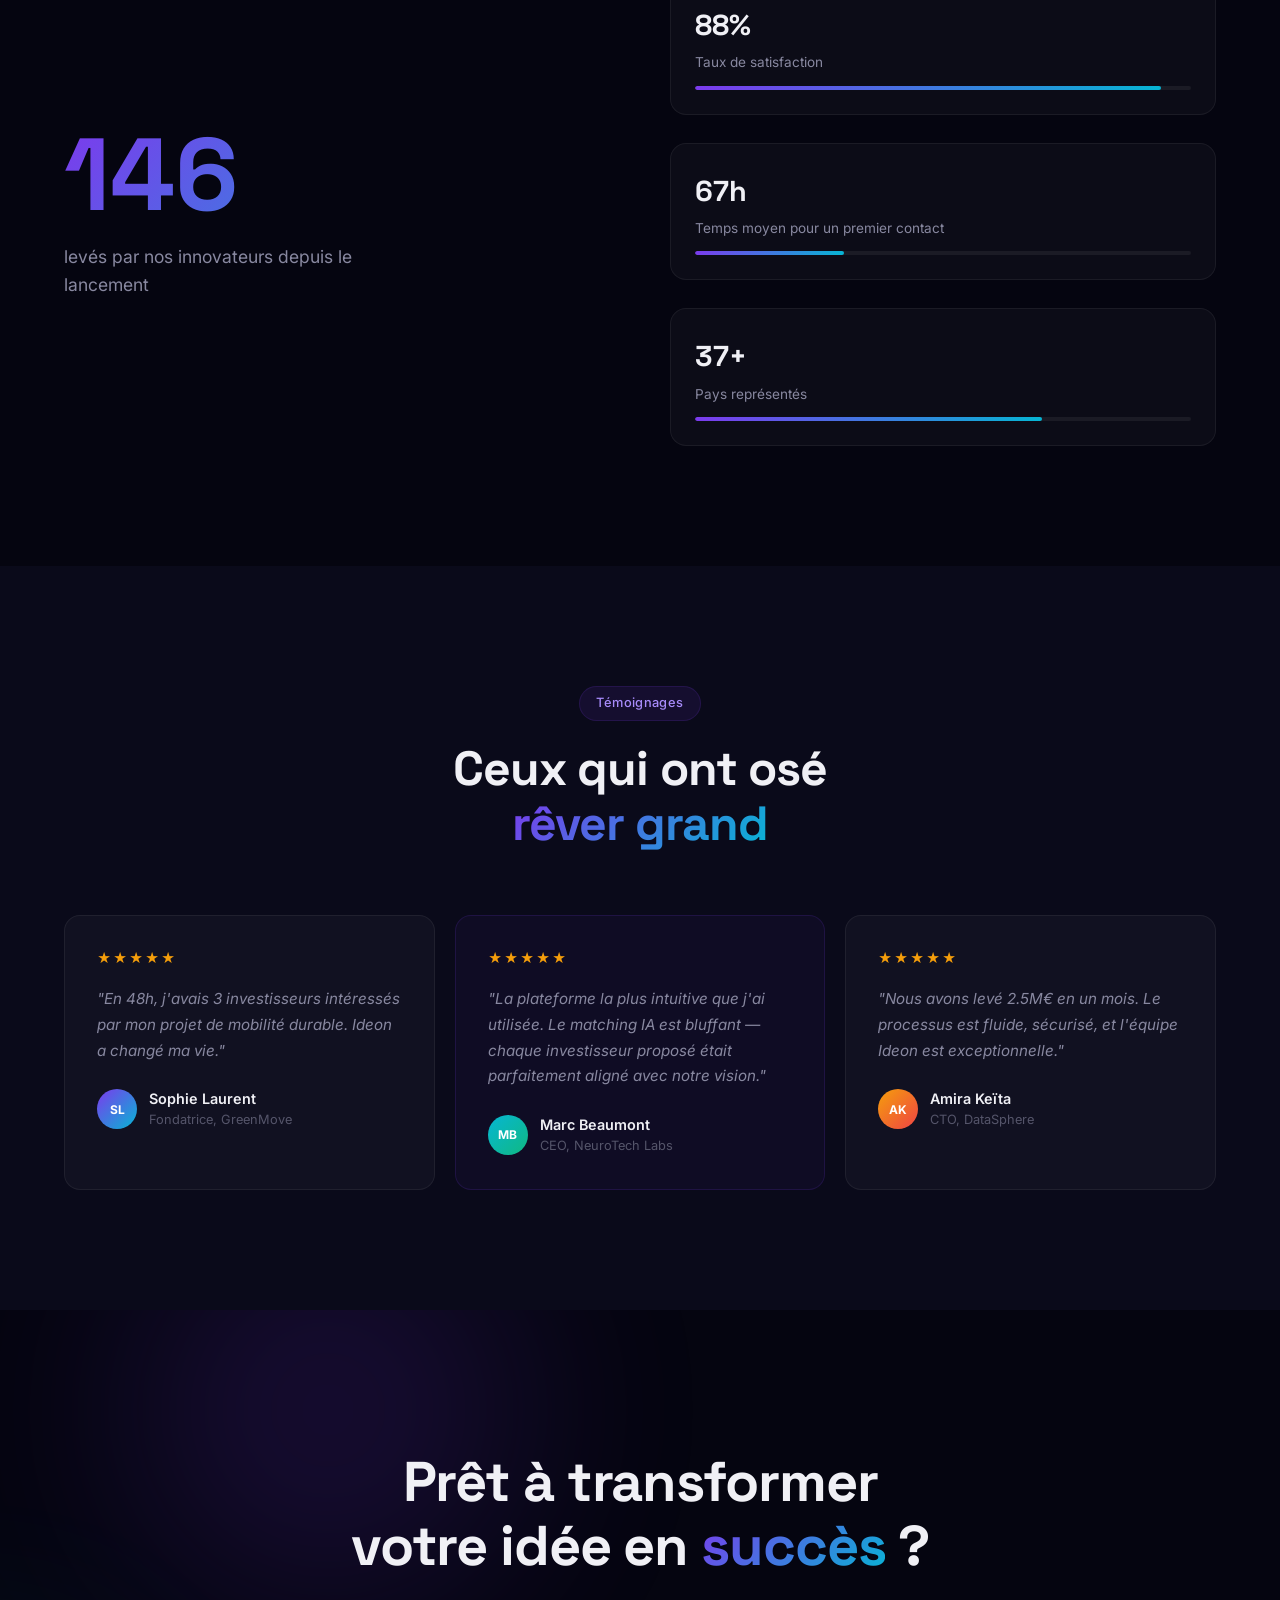
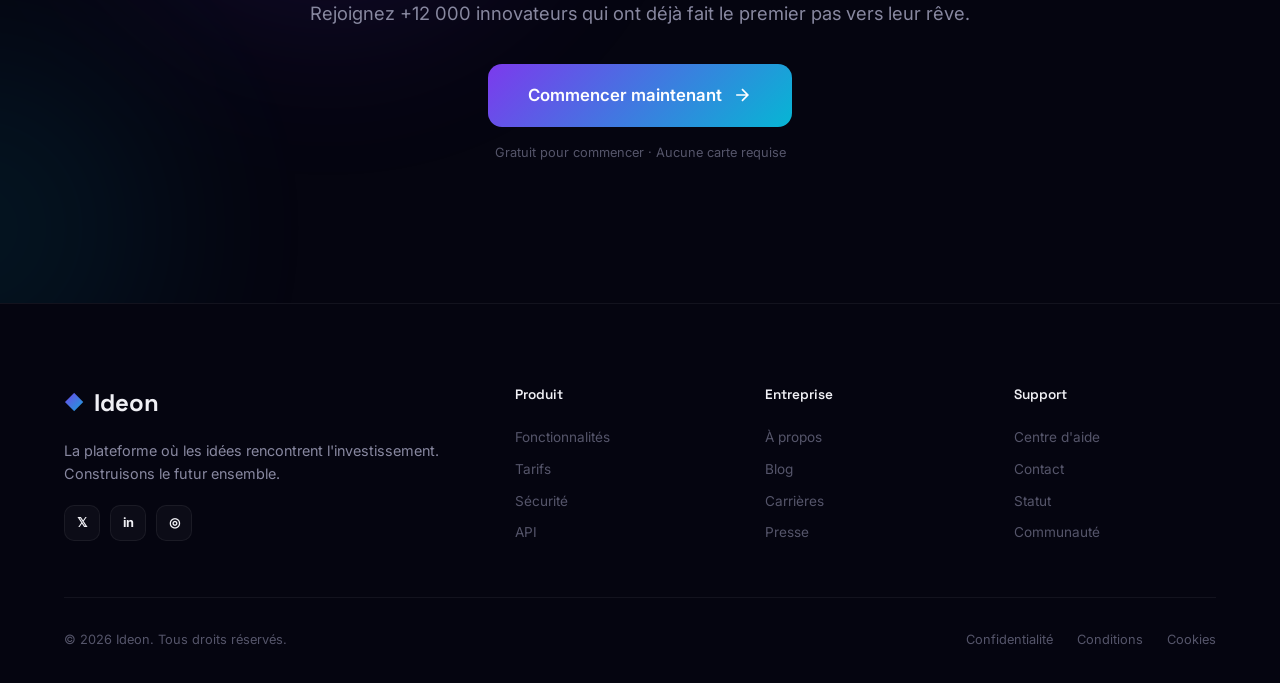
==== commit ac4947a6: "Update index.html" ====
--- a/index.html
+++ b/index.html
@@ -72,7 +72,7 @@
             </p>
             <div class="hero-cta animate-in">
                 <a href="register.html" class="btn-hero-primary">
-                    <span>Lancer mon idée</span>
+                    <span>s'inscrire</span>
                     <svg width="20" height="20" viewBox="0 0 24 24" fill="none" stroke="currentColor" stroke-width="2">
                         <path d="M5 12h14M12 5l7 7-7 7"/>
                     </svg>
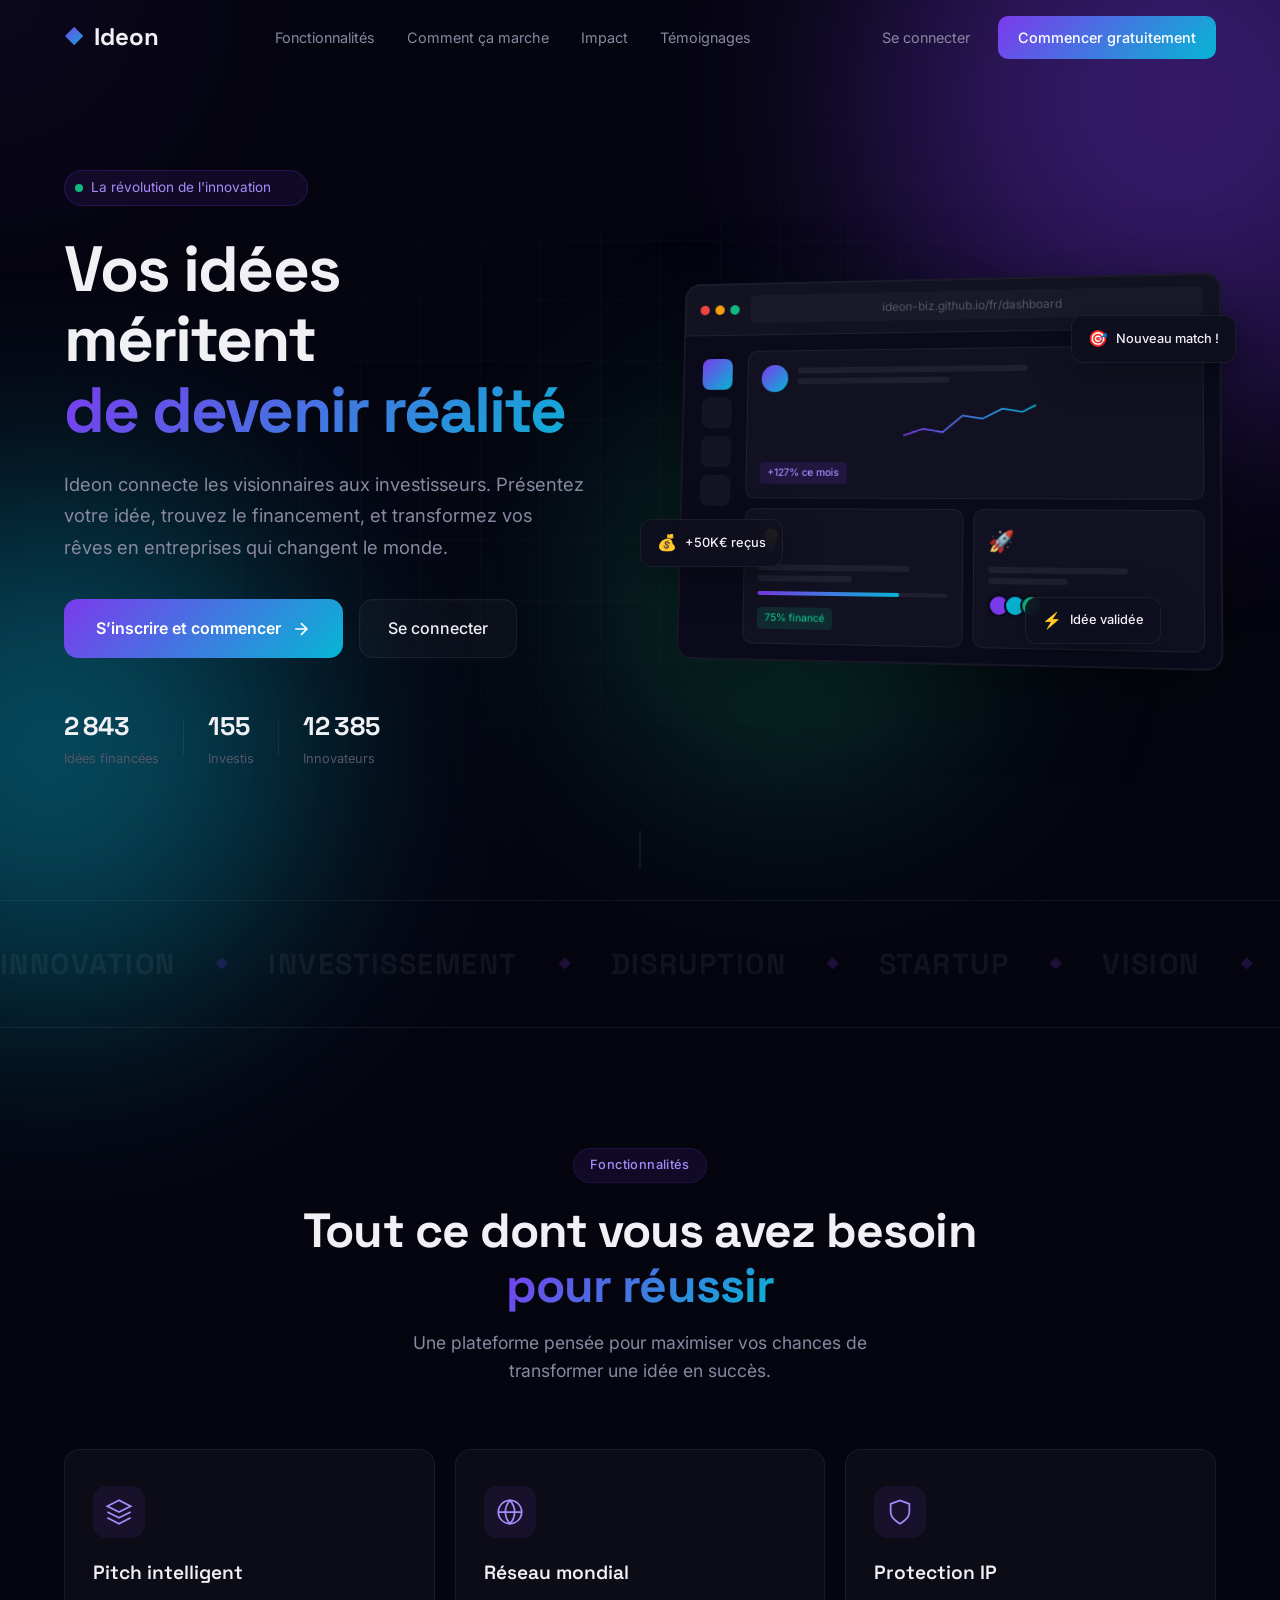
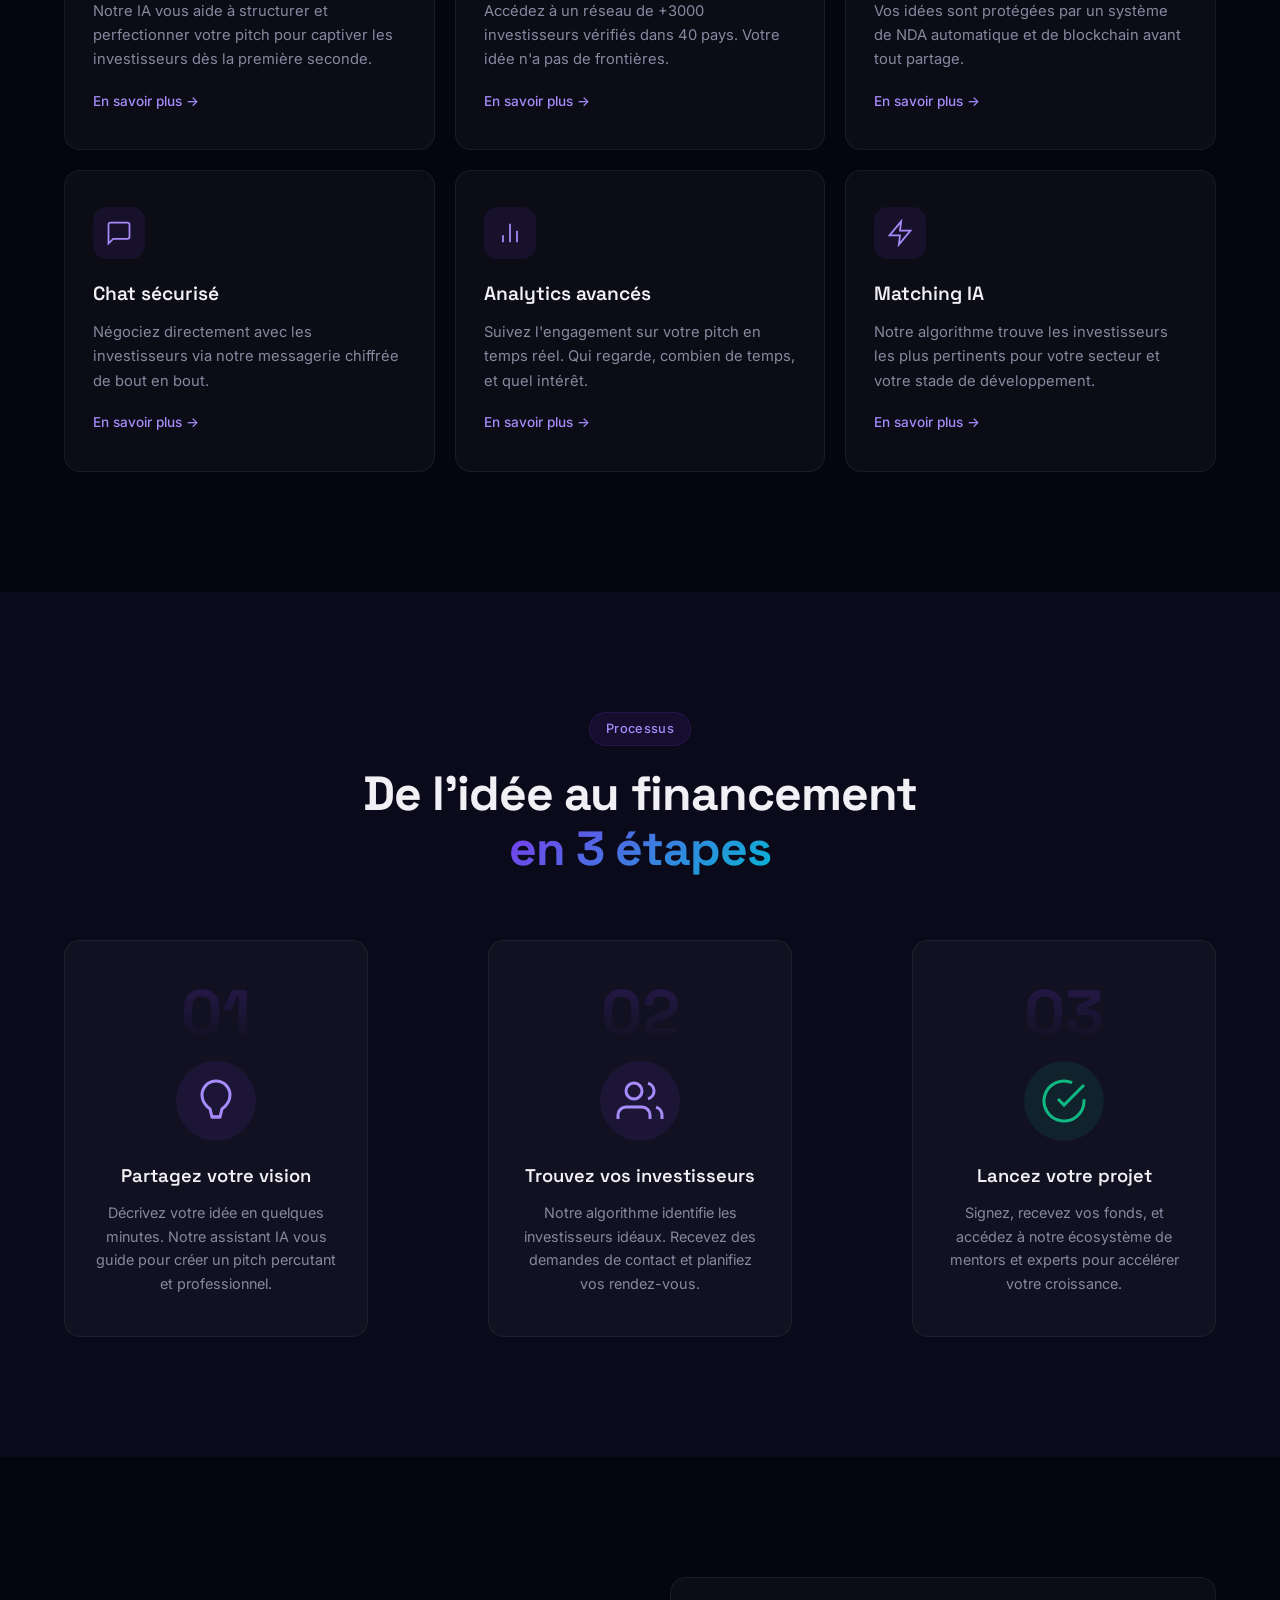
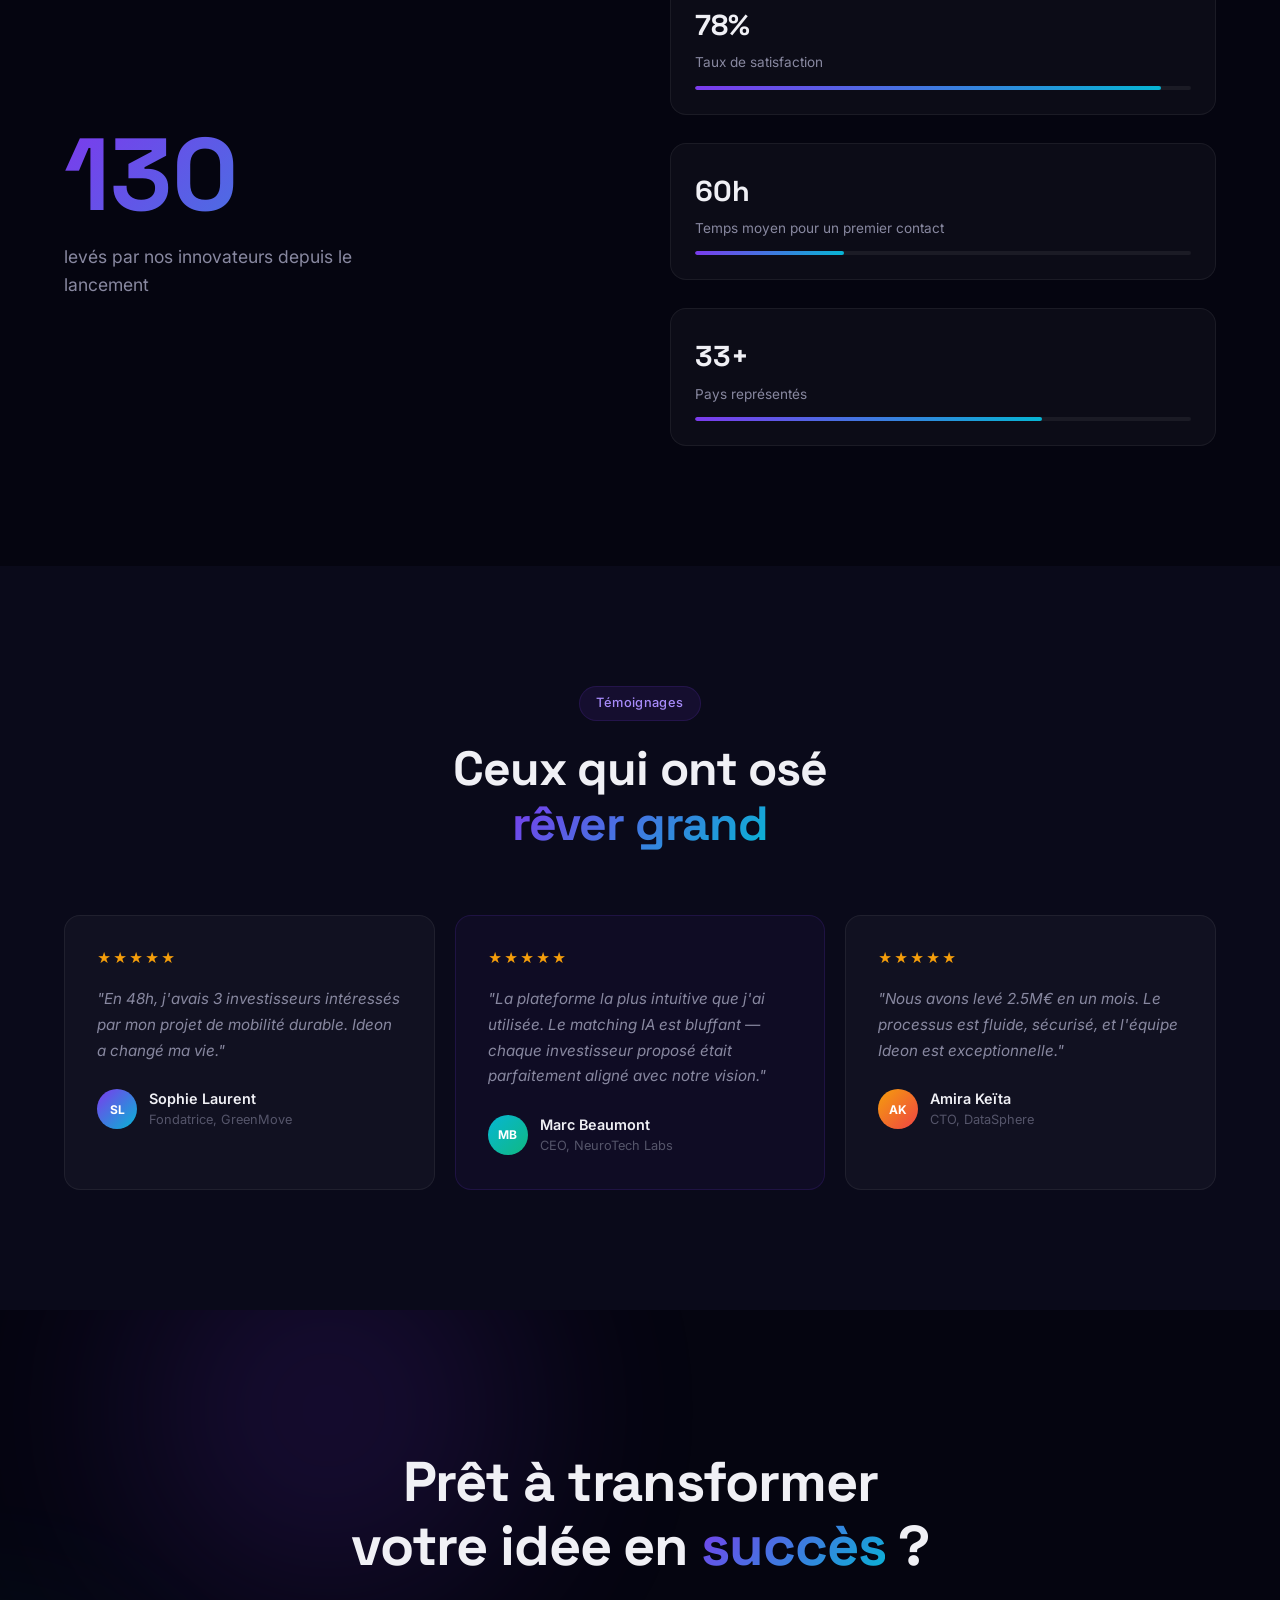
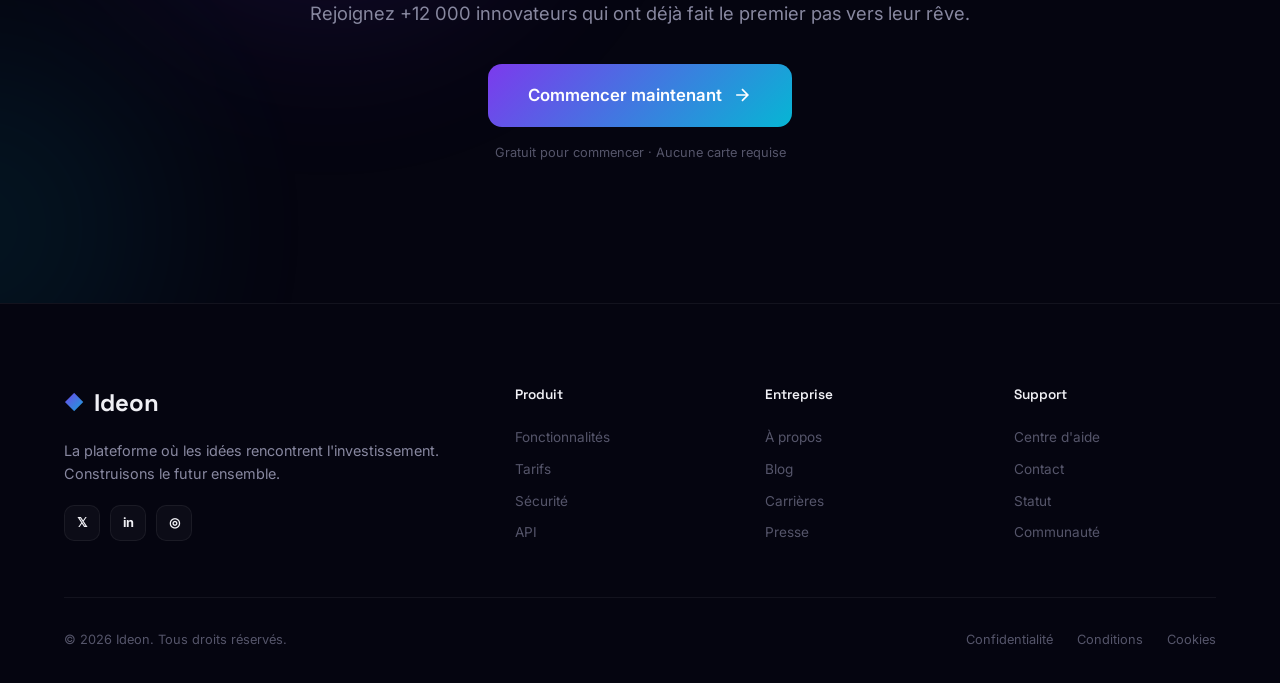
==== commit 76d59a4f: "Update registration button text in index.html" ====
--- a/index.html
+++ b/index.html
@@ -72,7 +72,7 @@
             </p>
             <div class="hero-cta animate-in">
                 <a href="register.html" class="btn-hero-primary">
-                    <span>s'inscrire</span>
+                    <span>S’inscrire et commencer</span>
                     <svg width="20" height="20" viewBox="0 0 24 24" fill="none" stroke="currentColor" stroke-width="2">
                         <path d="M5 12h14M12 5l7 7-7 7"/>
                     </svg>
